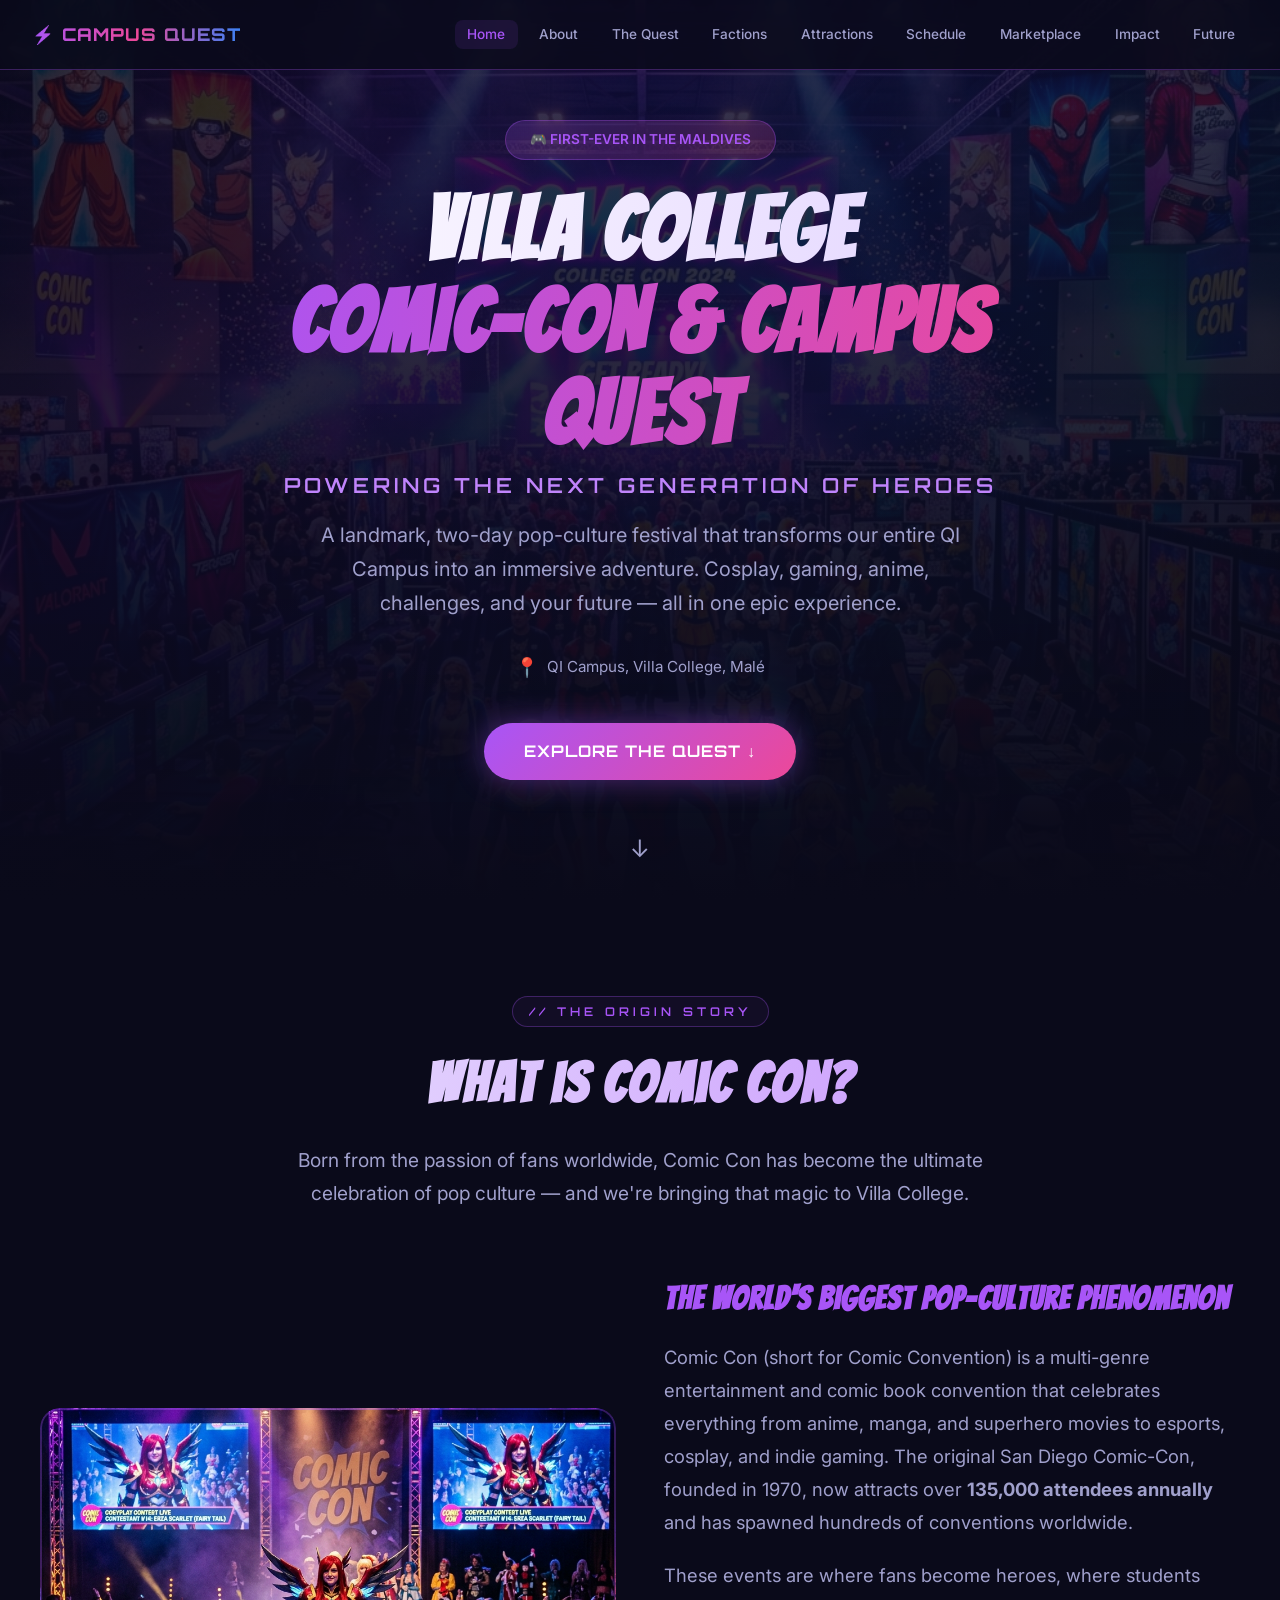
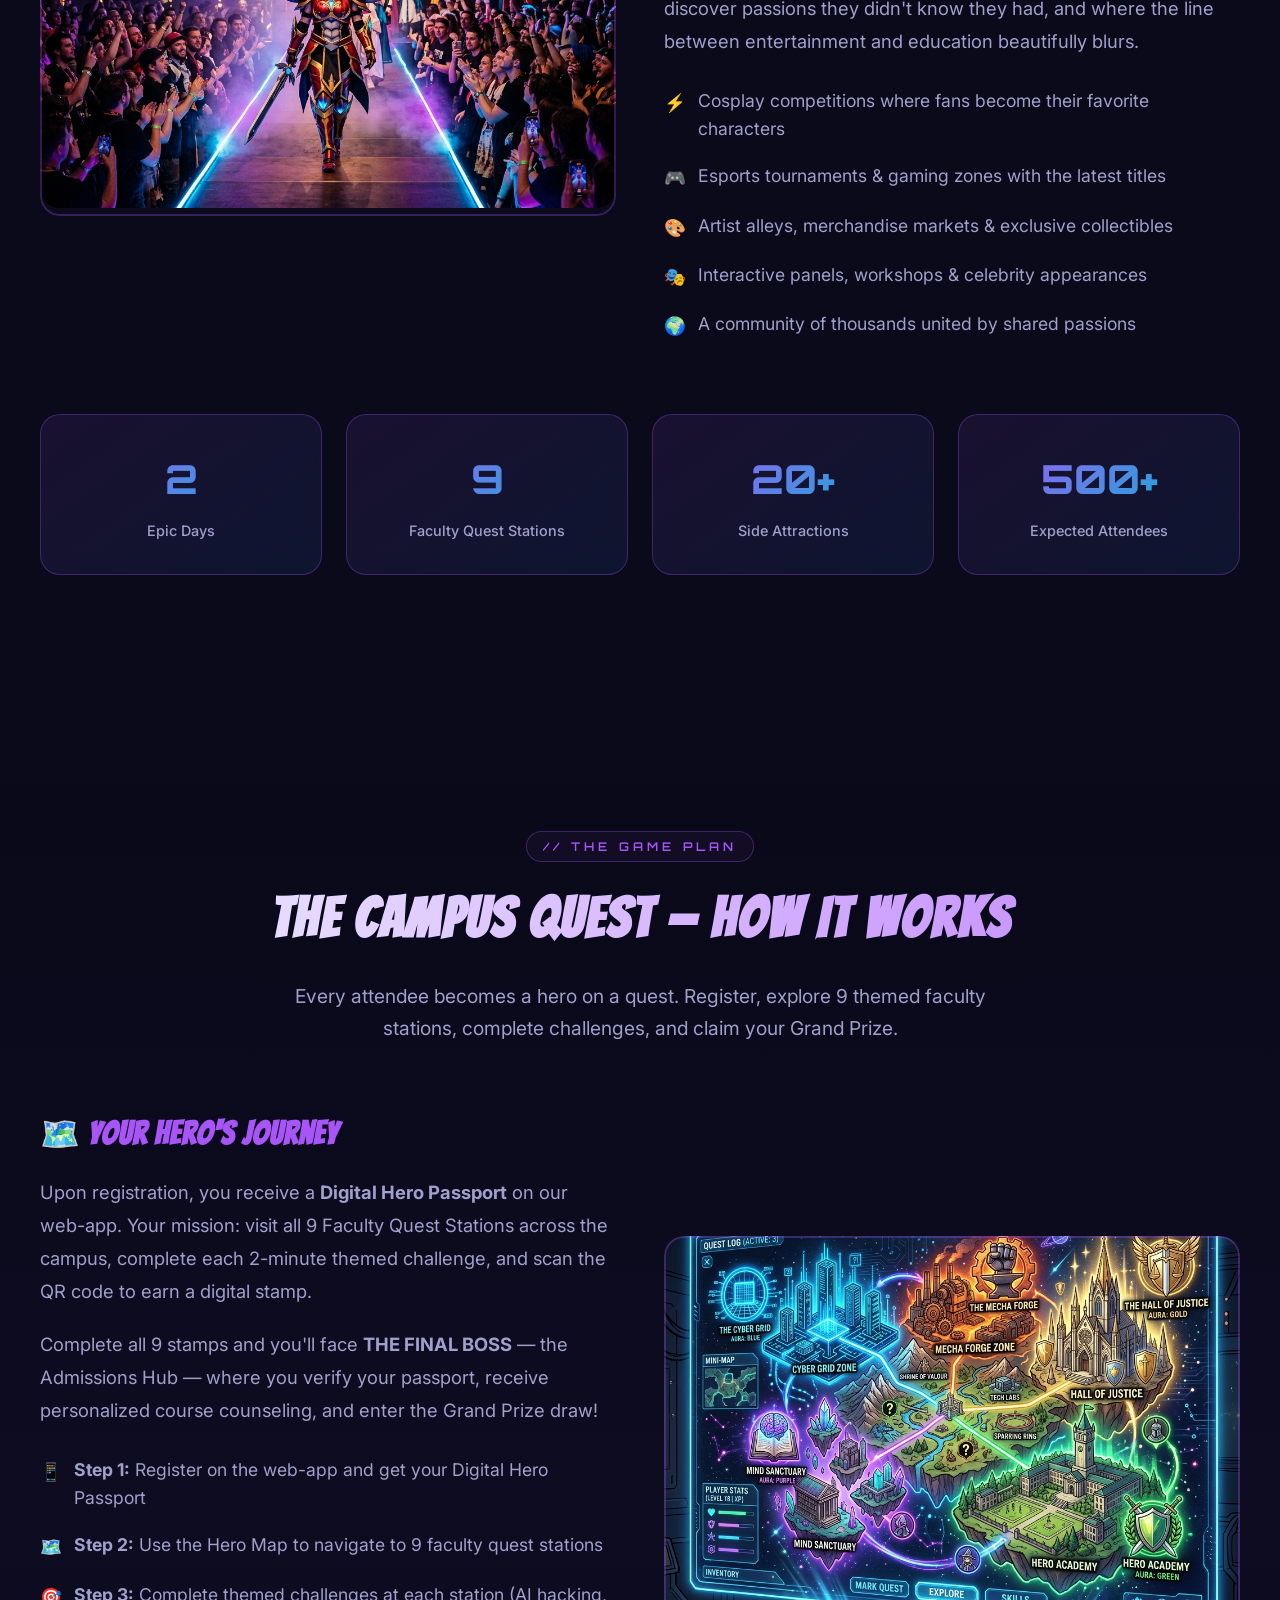
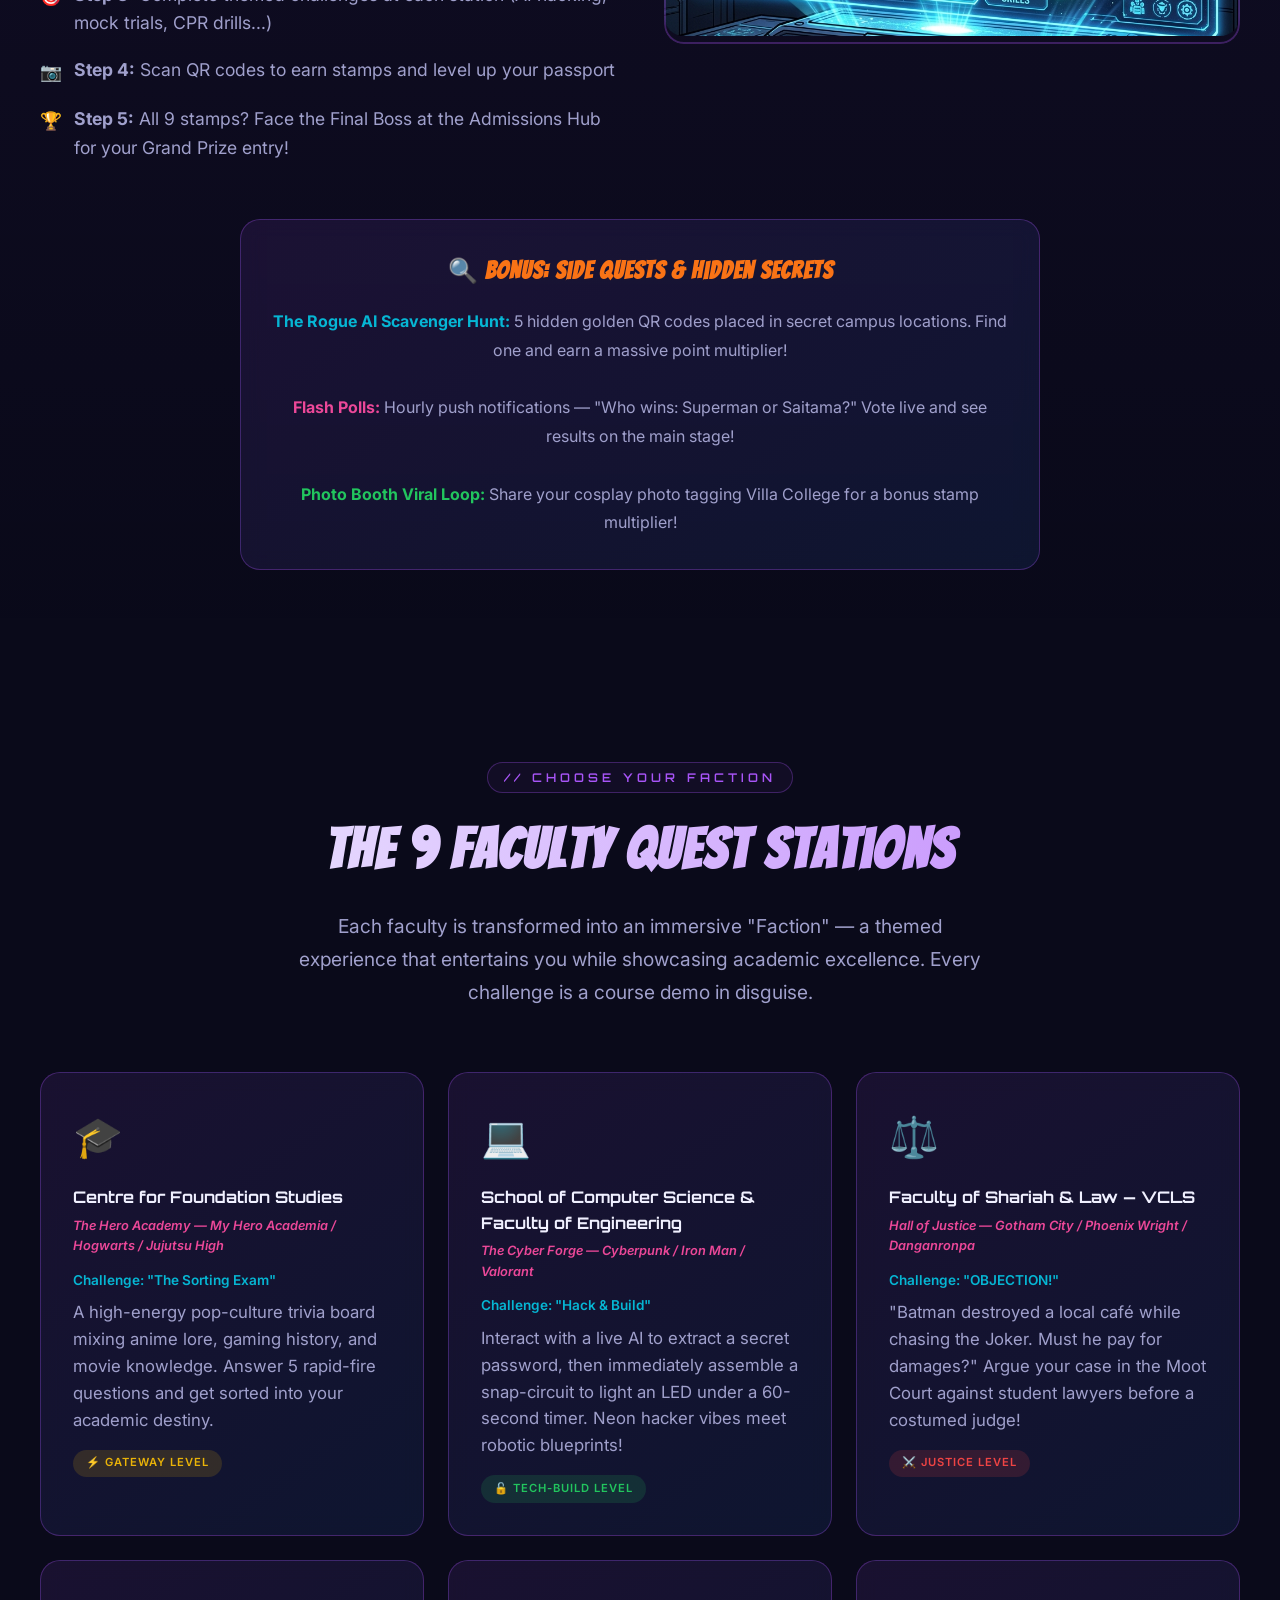
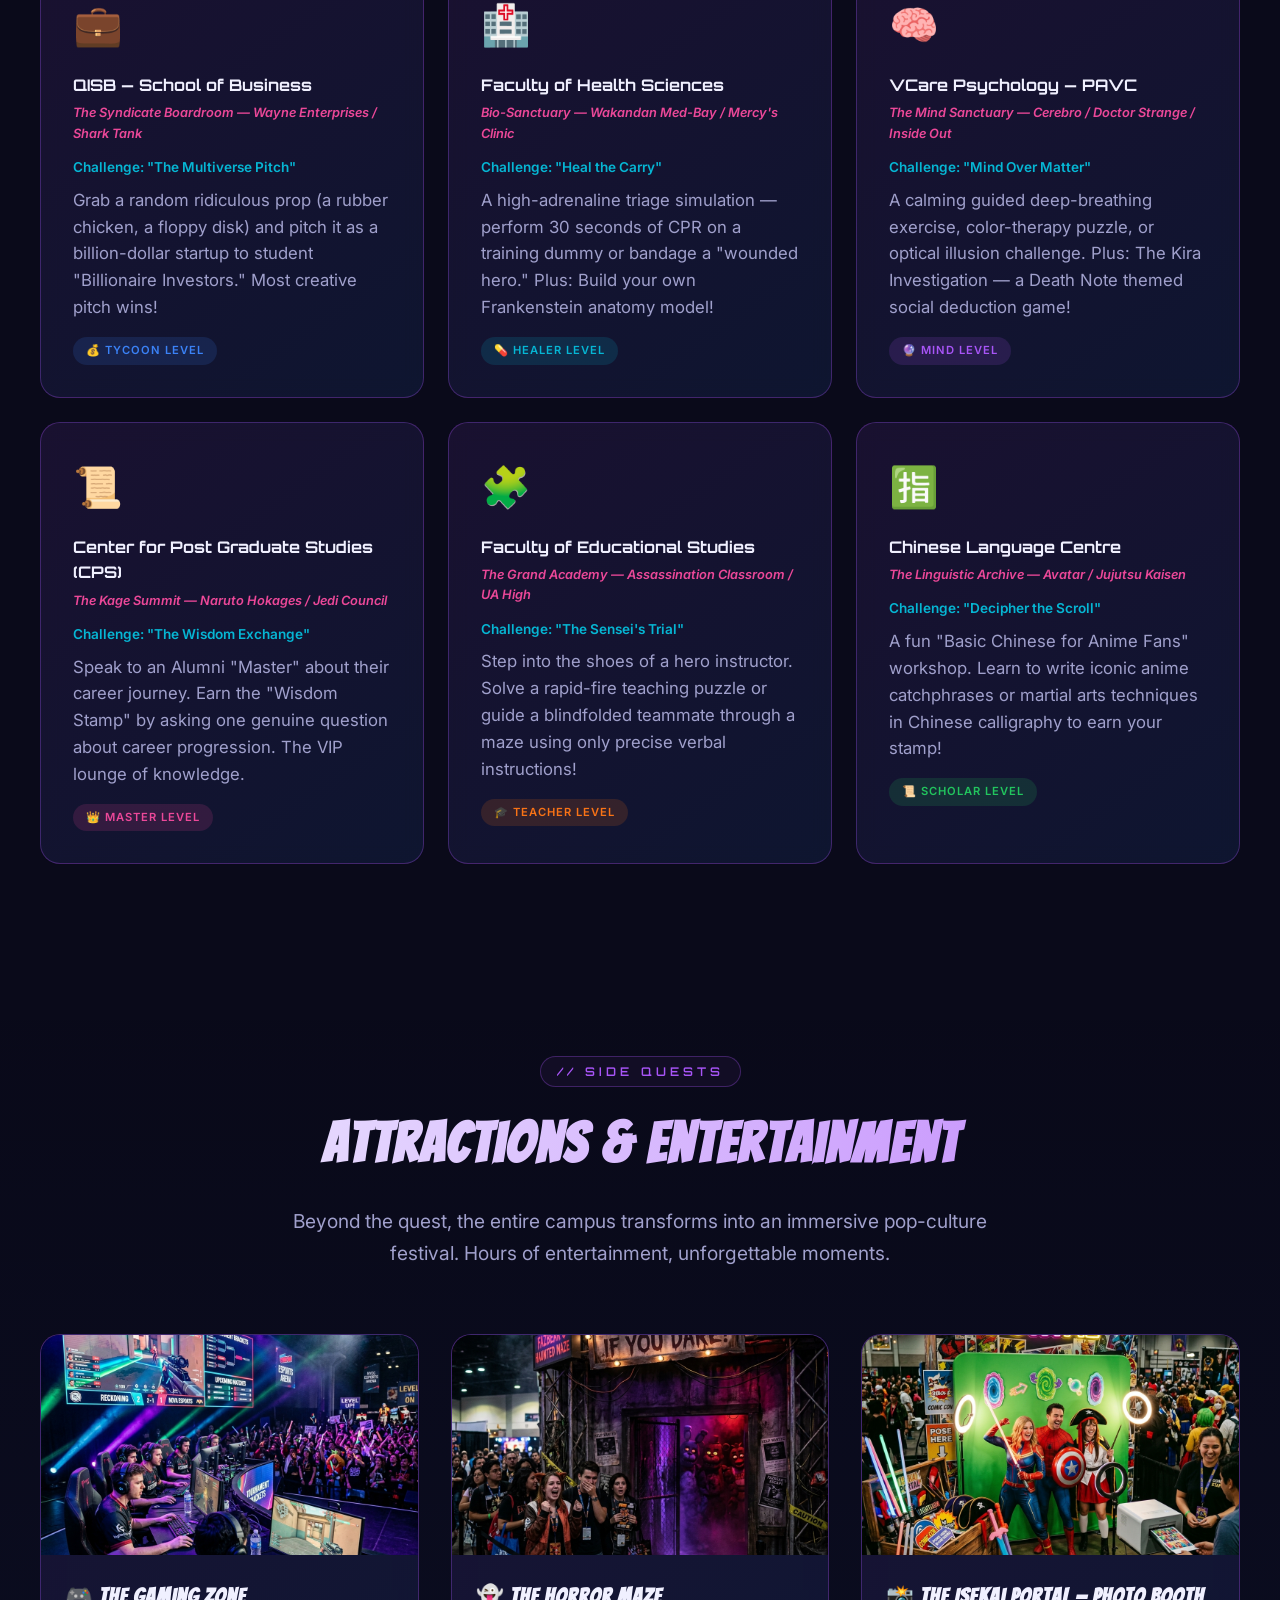
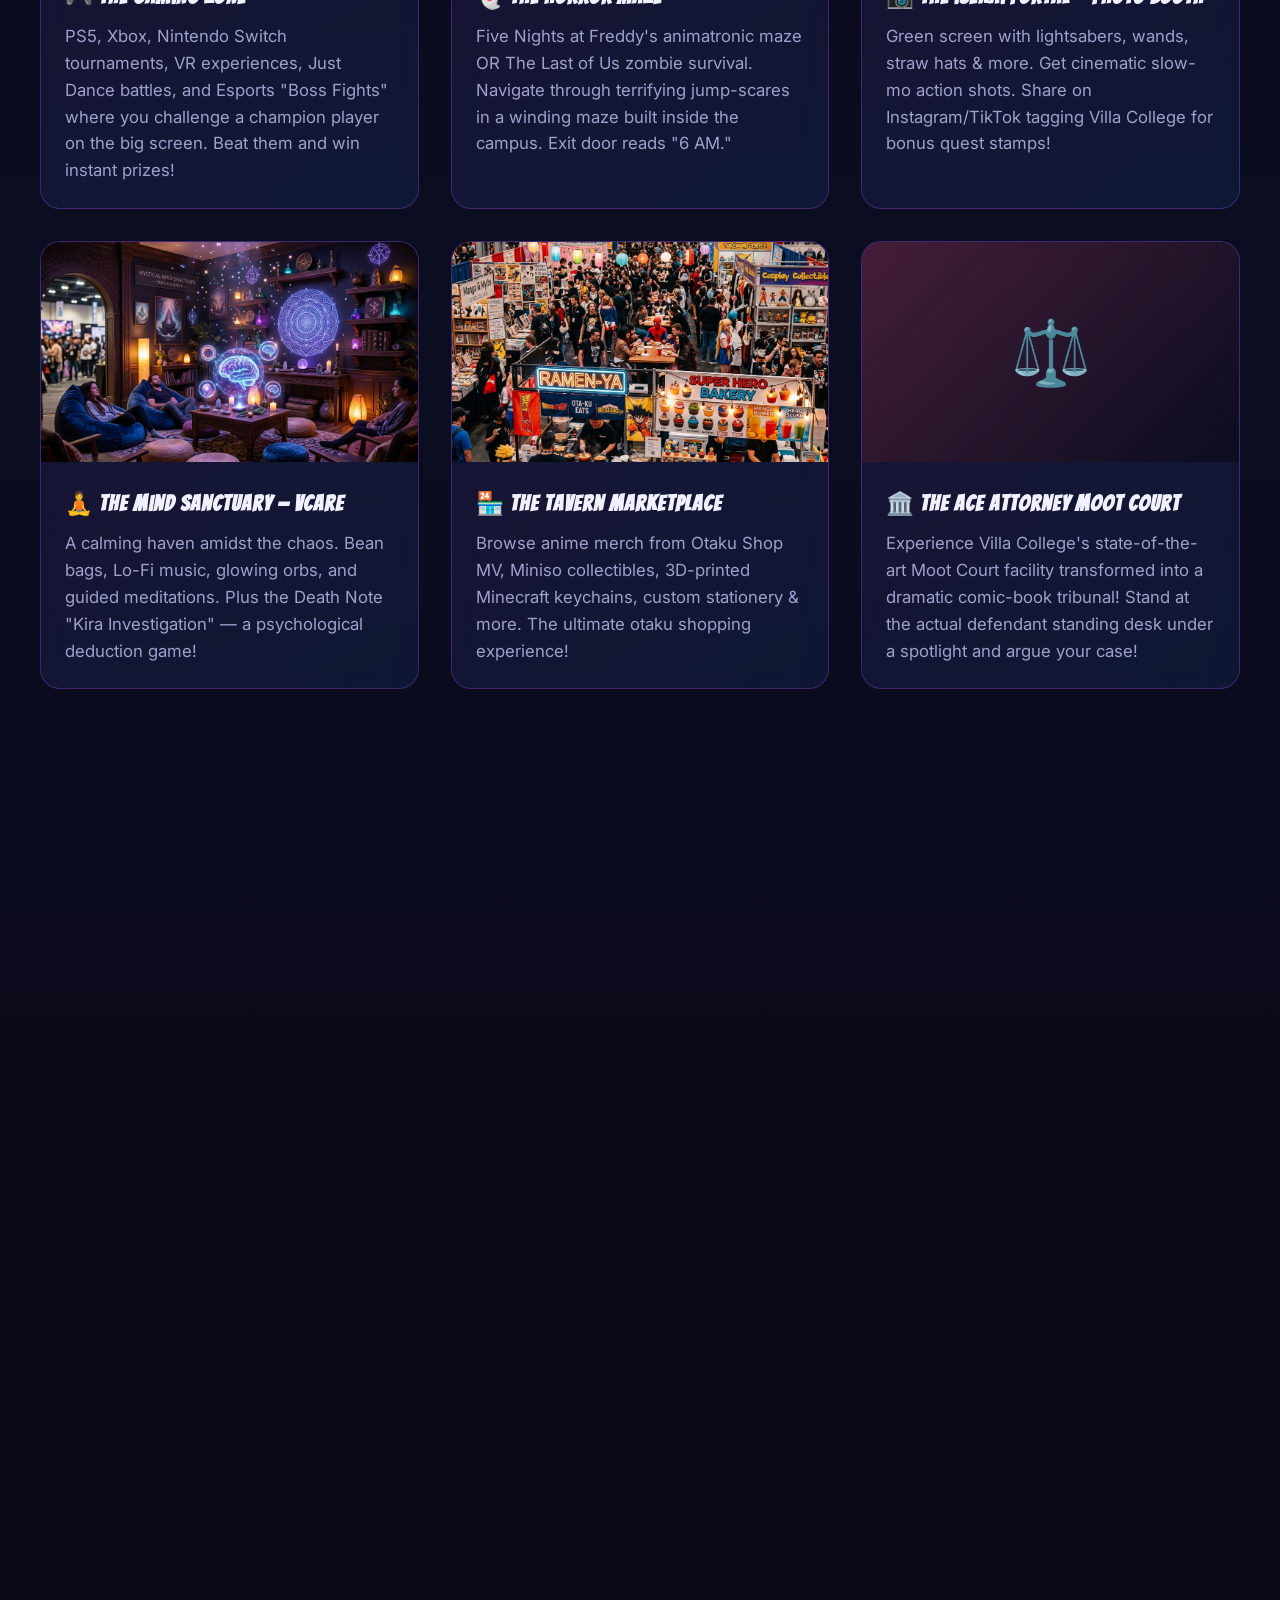
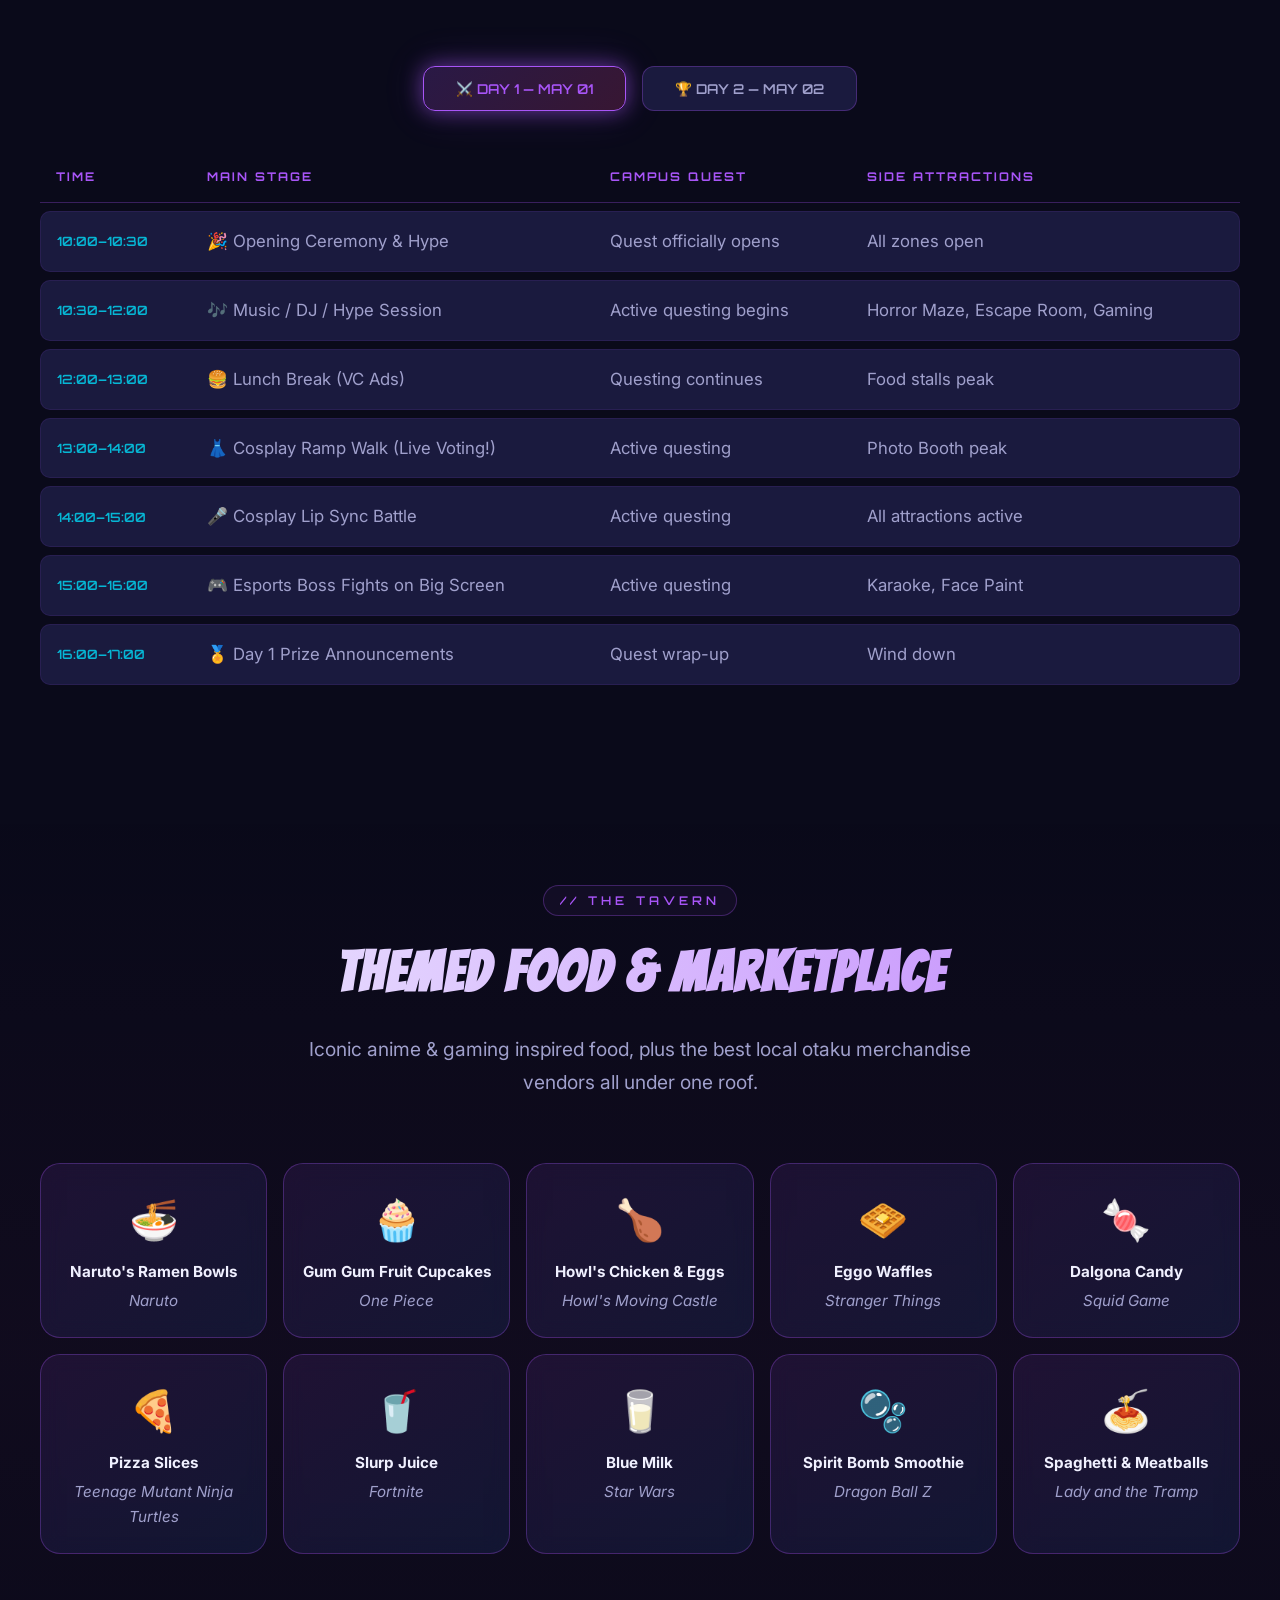
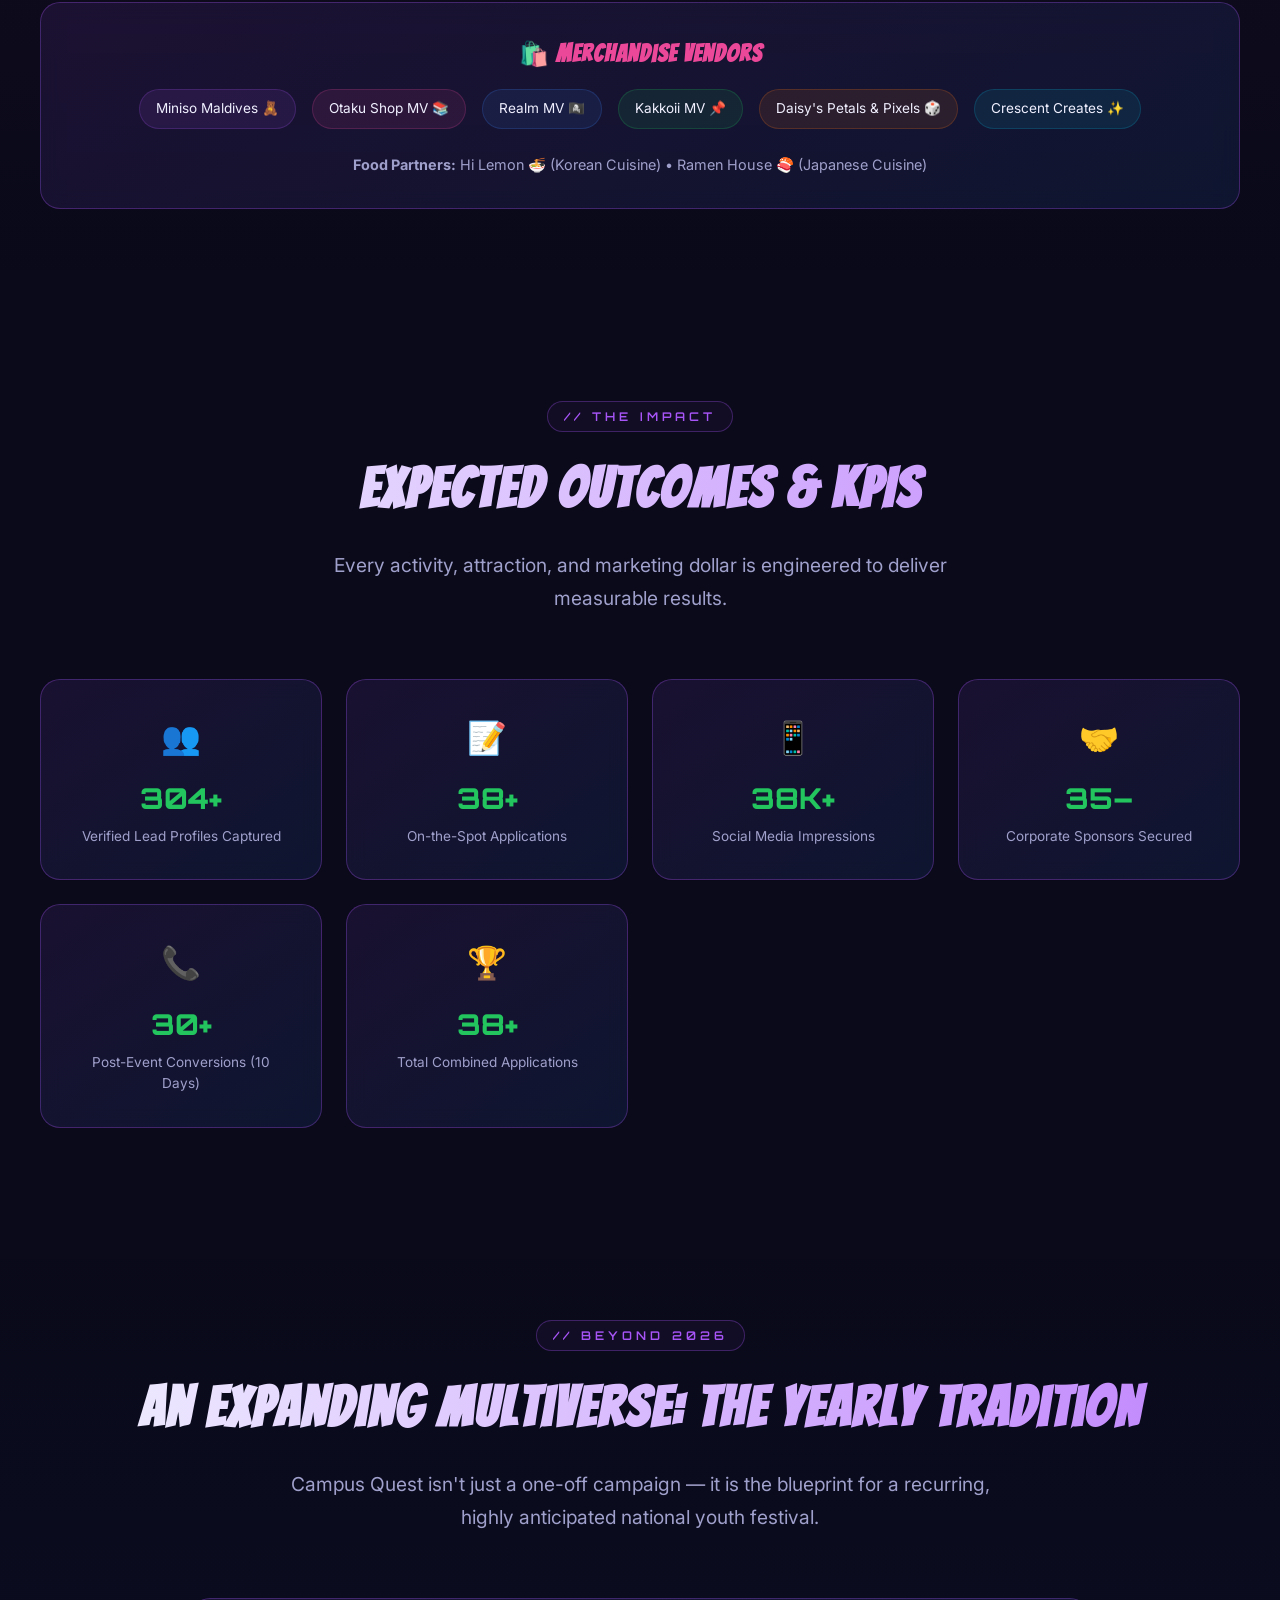
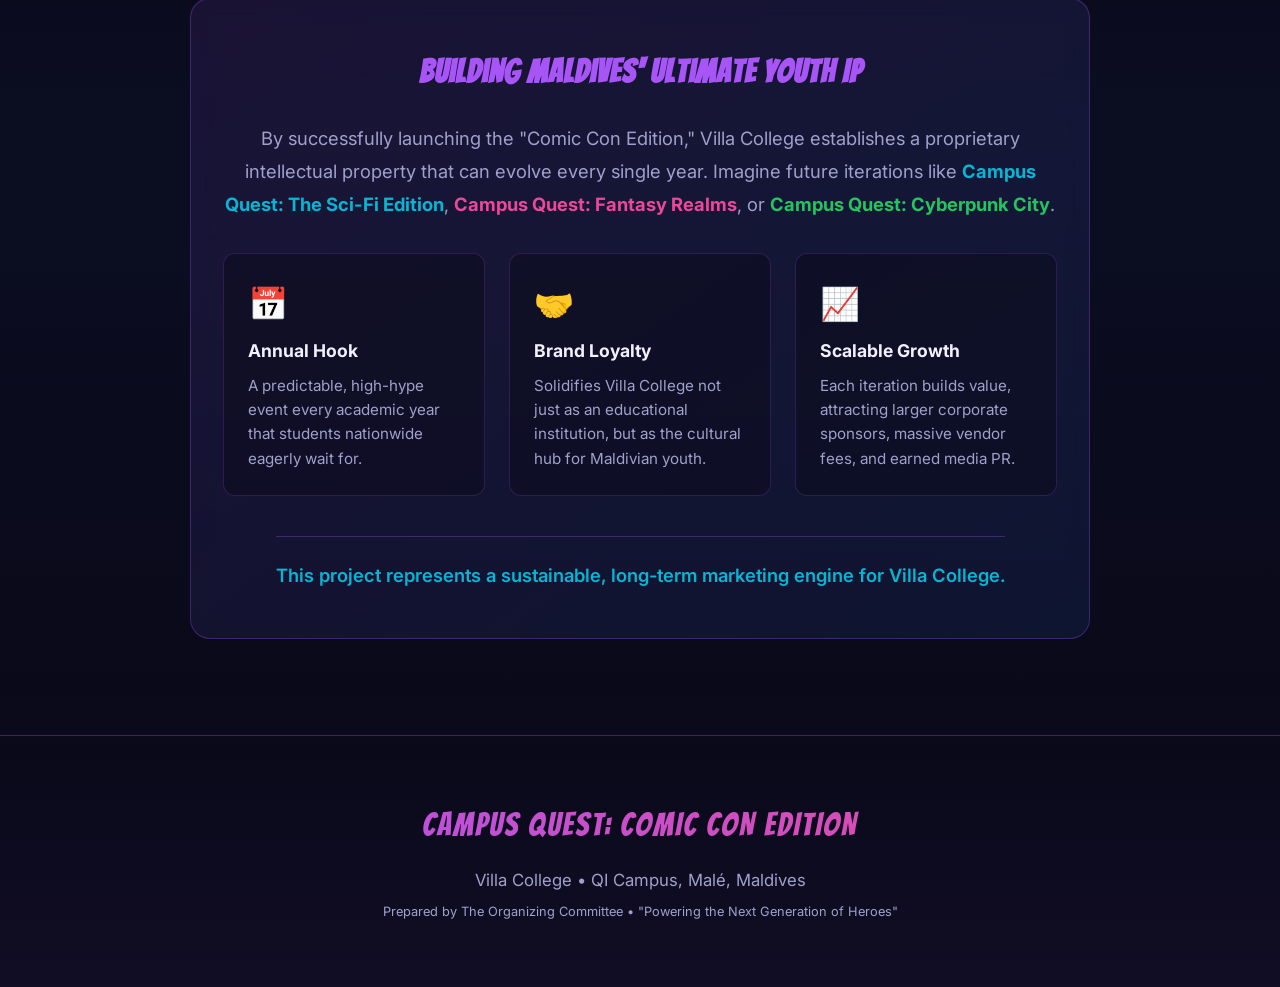
==== index.html @ f5cce90f "Initial commit" ====
<!DOCTYPE html>
<html lang="en">
<head>
    <meta charset="UTF-8">
    <meta name="viewport" content="width=device-width, initial-scale=1.0">
    <title>Campus Quest: Comic Con Edition — Villa College 2026</title>
    <meta name="description" content="Villa College presents Campus Quest: Comic Con Edition - A two-day pop-culture festival & interactive campus experience. May 01-02, 2026 at QI Campus, Malé.">
    <link rel="stylesheet" href="styles.css">
</head>
<body>

<!-- Animated Background -->
<div class="bg-particles" id="bgParticles"></div>

<!-- Navigation -->
<nav class="navbar" id="navbar">
    <div class="nav-logo">⚡ CAMPUS QUEST</div>
    <ul class="nav-links" id="navLinks">
        <li><a href="#hero" class="active">Home</a></li>
        <li><a href="#about">About</a></li>
        <li><a href="#quest">The Quest</a></li>
        <li><a href="#factions">Factions</a></li>
        <li><a href="#attractions">Attractions</a></li>
        <li><a href="#schedule">Schedule</a></li>
        <li><a href="#marketplace">Marketplace</a></li>
        <li><a href="#kpi">Impact</a></li>
        <li><a href="#future">Future</a></li>
    </ul>
    <div class="hamburger" id="hamburger" onclick="toggleMenu()">
        <span></span><span></span><span></span>
    </div>
</nav>

<!-- HERO SECTION -->
<section class="hero" id="hero">
    <div class="hero-bg">
        <img src="images/hero.png" alt="Comic Con Convention Hall" id="editableHeroImg">
    </div>
    <div class="hero-content">
        <div class="hero-badge">🎮 FIRST-EVER IN THE MALDIVES</div>
        <h1 class="hero-title">
            <span class="line1" id="editableHeroTitle1">VILLA COLLEGE</span>
            <span class="line2 glitch" data-text="COMIC-CON & CAMPUS QUEST" id="editableHeroTitle2">COMIC-CON & CAMPUS QUEST</span>
        </h1>
        <p class="hero-subtitle animate-text-1" id="editableHeroSubtitle">Powering the Next Generation of Heroes</p>
        <p class="hero-desc animate-text-2" id="editableHeroDesc">A landmark, two-day pop-culture festival that transforms our entire QI Campus into an immersive adventure. Cosplay, gaming, anime, challenges, and your future — all in one epic experience.</p>
        <div class="hero-meta animate-text-3">
            <div class="hero-meta-item"><span class="icon">📍</span> <span id="editableVenue">QI Campus, Villa College, Malé</span></div>
        </div>
        <a href="#about" class="hero-cta">EXPLORE THE QUEST ↓</a>
    </div>
    <div class="scroll-indicator">↓</div>
</section>

<!-- WHAT IS COMIC CON + EVENT -->
<section class="section" id="about">
    <div class="container">
        <div class="section-header reveal">
            <span class="section-tag">// THE ORIGIN STORY</span>
            <h2 class="section-title" id="editableAboutTitle">What is Comic Con?</h2>
            <p class="section-desc" id="editableAboutDesc">Born from the passion of fans worldwide, Comic Con has become the ultimate celebration of pop culture — and we're bringing that magic to Villa College.</p>
        </div>

        <div class="what-is-grid reveal">
            <div class="what-is-image">
                <img src="images/cosplay.png" alt="Cosplay at Comic Con" id="editableAboutImg">
            </div>
            <div class="what-is-text">
                <h3 id="editableAboutH3">The World's Biggest Pop-Culture Phenomenon</h3>
                <p id="editableAboutP1">Comic Con (short for Comic Convention) is a multi-genre entertainment and comic book convention that celebrates everything from anime, manga, and superhero movies to esports, cosplay, and indie gaming. The original San Diego Comic-Con, founded in 1970, now attracts over <strong>135,000 attendees annually</strong> and has spawned hundreds of conventions worldwide.</p>
                <p id="editableAboutP2">These events are where fans become heroes, where students discover passions they didn't know they had, and where the line between entertainment and education beautifully blurs.</p>
                <ul class="highlight-list">
                    <li><span class="icon">⚡</span> <span>Cosplay competitions where fans become their favorite characters</span></li>
                    <li><span class="icon">🎮</span> <span>Esports tournaments & gaming zones with the latest titles</span></li>
                    <li><span class="icon">🎨</span> <span>Artist alleys, merchandise markets & exclusive collectibles</span></li>
                    <li><span class="icon">🎭</span> <span>Interactive panels, workshops & celebrity appearances</span></li>
                    <li><span class="icon">🌍</span> <span>A community of thousands united by shared passions</span></li>
                </ul>
            </div>
        </div>

        <!-- Stats -->
        <div class="stats-row">
            <div class="stat-card glass-card reveal reveal-delay-1">
                <div class="stat-number" id="editableStat1">2</div>
                <div class="stat-label">Epic Days</div>
            </div>
            <div class="stat-card glass-card reveal reveal-delay-2">
                <div class="stat-number" id="editableStat2">9</div>
                <div class="stat-label">Faculty Quest Stations</div>
            </div>
            <div class="stat-card glass-card reveal reveal-delay-3">
                <div class="stat-number" id="editableStat3">20+</div>
                <div class="stat-label">Side Attractions</div>
            </div>
            <div class="stat-card glass-card reveal reveal-delay-4">
                <div class="stat-number" id="editableStat4">500+</div>
                <div class="stat-label">Expected Attendees</div>
            </div>
        </div>
    </div>
</section>

<!-- THE CAMPUS QUEST SECTION -->
<section class="section" id="quest" style="background: linear-gradient(180deg, transparent, rgba(168,85,247,0.03), transparent);">
    <div class="container">
        <div class="section-header reveal">
            <span class="section-tag">// THE GAME PLAN</span>
            <h2 class="section-title">The Campus Quest — How It Works</h2>
            <p class="section-desc">Every attendee becomes a hero on a quest. Register, explore 9 themed faculty stations, complete challenges, and claim your Grand Prize.</p>
        </div>

        <div class="what-is-grid reveal" style="margin-bottom: 3rem;">
            <div class="what-is-text">
                <h3>🗺️ Your Hero's Journey</h3>
                <p>Upon registration, you receive a <strong>Digital Hero Passport</strong> on our web-app. Your mission: visit all 9 Faculty Quest Stations across the campus, complete each 2-minute themed challenge, and scan the QR code to earn a digital stamp.</p>
                <p>Complete all 9 stamps and you'll face <strong>THE FINAL BOSS</strong> — the Admissions Hub — where you verify your passport, receive personalized course counseling, and enter the Grand Prize draw!</p>
                <ul class="highlight-list">
                    <li><span class="icon">📱</span> <span><strong>Step 1:</strong> Register on the web-app and get your Digital Hero Passport</span></li>
                    <li><span class="icon">🗺️</span> <span><strong>Step 2:</strong> Use the Hero Map to navigate to 9 faculty quest stations</span></li>
                    <li><span class="icon">🎯</span> <span><strong>Step 3:</strong> Complete themed challenges at each station (AI hacking, mock trials, CPR drills...)</span></li>
                    <li><span class="icon">📷</span> <span><strong>Step 4:</strong> Scan QR codes to earn stamps and level up your passport</span></li>
                    <li><span class="icon">🏆</span> <span><strong>Step 5:</strong> All 9 stamps? Face the Final Boss at the Admissions Hub for your Grand Prize entry!</span></li>
                </ul>
            </div>
            <div class="what-is-image">
                <img src="images/quest.png" alt="Interactive Quest Map" id="editableQuestImg">
            </div>
        </div>

        <!-- Side Quests highlight -->
        <div class="glass-card reveal" style="max-width: 800px; margin: 0 auto; text-align: center;">
            <h3 style="font-family: 'Bangers', cursive; font-size: 1.5rem; letter-spacing: 1px; margin-bottom: 1rem; color: var(--neon-orange);">🔍 BONUS: Side Quests & Hidden Secrets</h3>
            <p style="color: var(--text-secondary); line-height: 1.8;">
                <strong style="color: var(--neon-cyan);">The Rogue AI Scavenger Hunt:</strong> 5 hidden golden QR codes placed in secret campus locations. Find one and earn a massive point multiplier!<br><br>
                <strong style="color: var(--neon-pink);">Flash Polls:</strong> Hourly push notifications — "Who wins: Superman or Saitama?" Vote live and see results on the main stage!<br><br>
                <strong style="color: var(--neon-green);">Photo Booth Viral Loop:</strong> Share your cosplay photo tagging Villa College for a bonus stamp multiplier!
            </p>
        </div>
    </div>
</section>

<!-- FACTIONS (FACULTIES) -->
<section class="section" id="factions">
    <div class="container">
        <div class="section-header reveal">
            <span class="section-tag">// CHOOSE YOUR FACTION</span>
            <h2 class="section-title">The 9 Faculty Quest Stations</h2>
            <p class="section-desc">Each faculty is transformed into an immersive "Faction" — a themed experience that entertains you while showcasing academic excellence. Every challenge is a course demo in disguise.</p>
        </div>

        <div class="factions-grid">
            <!-- Faction 1 -->
            <div class="glass-card faction-card reveal reveal-delay-1">
                <span class="faction-icon">🎓</span>
                <h3>Centre for Foundation Studies</h3>
                <div class="faction-theme">The Hero Academy — My Hero Academia / Hogwarts / Jujutsu High</div>
                <div class="faction-challenge">Challenge: "The Sorting Exam"</div>
                <p>A high-energy pop-culture trivia board mixing anime lore, gaming history, and movie knowledge. Answer 5 rapid-fire questions and get sorted into your academic destiny.</p>
                <span class="faction-tag" style="background: rgba(234,179,8,0.15); color: var(--neon-yellow);">⚡ Gateway Level</span>
            </div>
            <!-- Faction 2 -->
            <div class="glass-card faction-card reveal reveal-delay-2">
                <span class="faction-icon">💻</span>
                <h3>School of Computer Science & Faculty of Engineering</h3>
                <div class="faction-theme">The Cyber Forge — Cyberpunk / Iron Man / Valorant</div>
                <div class="faction-challenge">Challenge: "Hack & Build"</div>
                <p>Interact with a live AI to extract a secret password, then immediately assemble a snap-circuit to light an LED under a 60-second timer. Neon hacker vibes meet robotic blueprints!</p>
                <span class="faction-tag" style="background: rgba(34,197,94,0.15); color: var(--neon-green);">🔓 Tech-Build Level</span>
            </div>
            <!-- Faction 4 -->
            <div class="glass-card faction-card reveal reveal-delay-1">
                <span class="faction-icon">⚖️</span>
                <h3>Faculty of Shariah & Law — VCLS</h3>
                <div class="faction-theme">Hall of Justice — Gotham City / Phoenix Wright / Danganronpa</div>
                <div class="faction-challenge">Challenge: "OBJECTION!"</div>
                <p>"Batman destroyed a local café while chasing the Joker. Must he pay for damages?" Argue your case in the Moot Court against student lawyers before a costumed judge!</p>
                <span class="faction-tag" style="background: rgba(239,68,68,0.15); color: #ef4444;">⚔️ Justice Level</span>
            </div>
            <!-- Faction 5 -->
            <div class="glass-card faction-card reveal reveal-delay-2">
                <span class="faction-icon">💼</span>
                <h3>QISB — School of Business</h3>
                <div class="faction-theme">The Syndicate Boardroom — Wayne Enterprises / Shark Tank</div>
                <div class="faction-challenge">Challenge: "The Multiverse Pitch"</div>
                <p>Grab a random ridiculous prop (a rubber chicken, a floppy disk) and pitch it as a billion-dollar startup to student "Billionaire Investors." Most creative pitch wins!</p>
                <span class="faction-tag" style="background: rgba(59,130,246,0.15); color: var(--neon-blue);">💰 Tycoon Level</span>
            </div>
            <!-- Faction 6 -->
            <div class="glass-card faction-card reveal reveal-delay-3">
                <span class="faction-icon">🏥</span>
                <h3>Faculty of Health Sciences</h3>
                <div class="faction-theme">Bio-Sanctuary — Wakandan Med-Bay / Mercy's Clinic</div>
                <div class="faction-challenge">Challenge: "Heal the Carry"</div>
                <p>A high-adrenaline triage simulation — perform 30 seconds of CPR on a training dummy or bandage a "wounded hero." Plus: Build your own Frankenstein anatomy model!</p>
                <span class="faction-tag" style="background: rgba(6,182,212,0.15); color: var(--neon-cyan);">💊 Healer Level</span>
            </div>
            <!-- Faction 7 -->
            <div class="glass-card faction-card reveal reveal-delay-1">
                <span class="faction-icon">🧠</span>
                <h3>VCare Psychology — PAVC</h3>
                <div class="faction-theme">The Mind Sanctuary — Cerebro / Doctor Strange / Inside Out</div>
                <div class="faction-challenge">Challenge: "Mind Over Matter"</div>
                <p>A calming guided deep-breathing exercise, color-therapy puzzle, or optical illusion challenge. Plus: The Kira Investigation — a Death Note themed social deduction game!</p>
                <span class="faction-tag" style="background: rgba(168,85,247,0.15); color: var(--neon-purple);">🔮 Mind Level</span>
            </div>
            <!-- Faction 7 -->
            <div class="glass-card faction-card reveal reveal-delay-2">
                <span class="faction-icon">📜</span>
                <h3>Center for Post Graduate Studies (CPS)</h3>
                <div class="faction-theme">The Kage Summit — Naruto Hokages / Jedi Council</div>
                <div class="faction-challenge">Challenge: "The Wisdom Exchange"</div>
                <p>Speak to an Alumni "Master" about their career journey. Earn the "Wisdom Stamp" by asking one genuine question about career progression. The VIP lounge of knowledge.</p>
                <span class="faction-tag" style="background: rgba(236,72,153,0.15); color: var(--neon-pink);">👑 Master Level</span>
            </div>
            <!-- Faction 8 -->
            <div class="glass-card faction-card reveal reveal-delay-1">
                <span class="faction-icon">🧩</span>
                <h3>Faculty of Educational Studies</h3>
                <div class="faction-theme">The Grand Academy — Assassination Classroom / UA High</div>
                <div class="faction-challenge">Challenge: "The Sensei's Trial"</div>
                <p>Step into the shoes of a hero instructor. Solve a rapid-fire teaching puzzle or guide a blindfolded teammate through a maze using only precise verbal instructions!</p>
                <span class="faction-tag" style="background: rgba(249,115,22,0.15); color: var(--neon-orange);">🎓 Teacher Level</span>
            </div>
            <!-- Faction 9 -->
            <div class="glass-card faction-card reveal reveal-delay-3">
                <span class="faction-icon">🈯</span>
                <h3>Chinese Language Centre</h3>
                <div class="faction-theme">The Linguistic Archive — Avatar / Jujutsu Kaisen</div>
                <div class="faction-challenge">Challenge: "Decipher the Scroll"</div>
                <p>A fun "Basic Chinese for Anime Fans" workshop. Learn to write iconic anime catchphrases or martial arts techniques in Chinese calligraphy to earn your stamp!</p>
                <span class="faction-tag" style="background: rgba(34,197,94,0.15); color: var(--neon-green);">📜 Scholar Level</span>
            </div>
        </div>
    </div>
</section>

<!-- ATTRACTIONS -->
<section class="section" id="attractions" style="background: linear-gradient(180deg, transparent, rgba(59,130,246,0.03), transparent);">
    <div class="container">
        <div class="section-header reveal">
            <span class="section-tag">// SIDE QUESTS</span>
            <h2 class="section-title">Attractions & Entertainment</h2>
            <p class="section-desc">Beyond the quest, the entire campus transforms into an immersive pop-culture festival. Hours of entertainment, unforgettable moments.</p>
        </div>

        <div class="attractions-showcase">
            <!-- Attraction 1 -->
            <div class="glass-card attraction-card reveal reveal-delay-1">
                <div class="card-image"><img src="images/gaming.png" alt="Gaming Zone" id="editableGamingImg"></div>
                <div class="card-body">
                    <h3>🎮 The Gaming Zone</h3>
                    <p>PS5, Xbox, Nintendo Switch tournaments, VR experiences, Just Dance battles, and Esports "Boss Fights" where you challenge a champion player on the big screen. Beat them and win instant prizes!</p>
                </div>
            </div>
            <!-- Attraction 2 -->
            <div class="glass-card attraction-card reveal reveal-delay-2">
                <div class="card-image"><img src="images/horror.png" alt="Horror Zone" id="editableHorrorImg"></div>
                <div class="card-body">
                    <h3>👻 The Horror Maze</h3>
                    <p>Five Nights at Freddy's animatronic maze OR The Last of Us zombie survival. Navigate through terrifying jump-scares in a winding maze built inside the campus. Exit door reads "6 AM."</p>
                </div>
            </div>
            <!-- Attraction 3 -->
            <div class="glass-card attraction-card reveal reveal-delay-3">
                <div class="card-image"><img src="images/photobooth.png" alt="Photo Booth" id="editablePhotoImg"></div>
                <div class="card-body">
                    <h3>📸 The Isekai Portal — Photo Booth</h3>
                    <p>Green screen with lightsabers, wands, straw hats & more. Get cinematic slow-mo action shots. Share on Instagram/TikTok tagging Villa College for bonus quest stamps!</p>
                </div>
            </div>
            <!-- Attraction 4 -->
            <div class="glass-card attraction-card reveal reveal-delay-1">
                <div class="card-image"><img src="images/sanctuary.png" alt="VCare Mind Sanctuary" id="editableSanctuaryImg"></div>
                <div class="card-body">
                    <h3>🧘 The Mind Sanctuary — VCare</h3>
                    <p>A calming haven amidst the chaos. Bean bags, Lo-Fi music, glowing orbs, and guided meditations. Plus the Death Note "Kira Investigation" — a psychological deduction game!</p>
                </div>
            </div>
            <!-- Attraction 5 -->
            <div class="glass-card attraction-card reveal reveal-delay-2">
                <div class="card-image"><img src="images/marketplace.png" alt="Marketplace" id="editableMarketImg"></div>
                <div class="card-body">
                    <h3>🏪 The Tavern Marketplace</h3>
                    <p>Browse anime merch from Otaku Shop MV, Miniso collectibles, 3D-printed Minecraft keychains, custom stationery & more. The ultimate otaku shopping experience!</p>
                </div>
            </div>
            <!-- Attraction 6: Moot Court -->
            <div class="glass-card attraction-card reveal reveal-delay-3">
                <div class="card-image"><div style="width:100%;height:100%;background:linear-gradient(135deg, rgba(239,68,68,0.2), rgba(10,10,26,0.8));display:flex;align-items:center;justify-content:center;font-size:4rem;">⚖️</div></div>
                <div class="card-body">
                    <h3>🏛️ The Ace Attorney Moot Court</h3>
                    <p>Experience Villa College's state-of-the-art Moot Court facility transformed into a dramatic comic-book tribunal! Stand at the actual defendant standing desk under a spotlight and argue your case!</p>
                </div>
            </div>
            <!-- Attraction 7: Library -->
            <div class="glass-card attraction-card reveal reveal-delay-1">
                <div class="card-image"><div style="width:100%;height:100%;background:linear-gradient(135deg, rgba(59,130,246,0.2), rgba(10,10,26,0.8));display:flex;align-items:center;justify-content:center;font-size:4rem;">📚</div></div>
                <div class="card-body">
                    <h3>📖 The Grand Library & Archives</h3>
                    <p>Explore the vast Villa College Library for the Rogue AI Scavenger Hunt. Find hidden golden QR codes tucked behind bookshelves for massive point multipliers, or relax in the manga reading zone!</p>
                </div>
            </div>
            <!-- Attraction 8 - More attractions card -->
            <div class="glass-card attraction-card reveal reveal-delay-2" style="display: flex; align-items: center; justify-content: center; min-height: 350px;">
                <div class="card-body" style="text-align: center;">
                    <h3 style="font-size: 1.8rem; margin-bottom: 1.5rem;">🎪 And So Much More!</h3>
                    <div style="text-align: left; columns: 2; column-gap: 2rem;">
                        <p style="margin-bottom: 0.5rem;">🔎 Scooby Doo Murder Mystery</p>
                        <p style="margin-bottom: 0.5rem;">🦑 Squid Game Escape Room</p>
                        <p style="margin-bottom: 0.5rem;">⚗️ Hogwarts Potions Lab</p>
                        <p style="margin-bottom: 0.5rem;">🎤 Anime Karaoke</p>
                        <p style="margin-bottom: 0.5rem;">🎨 Artist Alley</p>
                        <p style="margin-bottom: 0.5rem;">🐱 Cat Petting Center</p>
                        <p style="margin-bottom: 0.5rem;">🎭 Face Painting</p>
                        <p style="margin-bottom: 0.5rem;">🔫 RE Target Practice</p>
                        <p style="margin-bottom: 0.5rem;">🗡️ One Piece Treasure Hunt</p>
                        <p style="margin-bottom: 0.5rem;">😤 Rage Room</p>
                        <p style="margin-bottom: 0.5rem;">🎙️ Voice Acting Booth</p>
                        <p style="margin-bottom: 0.5rem;">😂 Meme Wall</p>
                    </div>
                </div>
            </div>
        </div>
    </div>
</section>

<!-- SCHEDULE -->
<section class="section" id="schedule">
    <div class="container">
        <div class="section-header reveal">
            <span class="section-tag">// THE BATTLE PLAN</span>
            <h2 class="section-title">2-Day Event Schedule</h2>
            <p class="section-desc">Two action-packed days of non-stop entertainment, challenges, and experiences.</p>
        </div>

        <div class="schedule-tabs reveal">
            <button class="schedule-tab active" onclick="switchDay(1)">⚔️ DAY 1 — MAY 01</button>
            <button class="schedule-tab" onclick="switchDay(2)">🏆 DAY 2 — MAY 02</button>
        </div>

        <div class="reveal">
            <!-- Day 1 -->
            <div class="schedule-panel active" id="day1">
                <table class="schedule-table">
                    <thead><tr><th>Time</th><th>Main Stage</th><th>Campus Quest</th><th>Side Attractions</th></tr></thead>
                    <tbody>
                        <tr><td>10:00–10:30</td><td>🎉 Opening Ceremony & Hype</td><td>Quest officially opens</td><td>All zones open</td></tr>
                        <tr><td>10:30–12:00</td><td>🎶 Music / DJ / Hype Session</td><td>Active questing begins</td><td>Horror Maze, Escape Room, Gaming</td></tr>
                        <tr><td>12:00–13:00</td><td>🍔 Lunch Break (VC Ads)</td><td>Questing continues</td><td>Food stalls peak</td></tr>
                        <tr><td>13:00–14:00</td><td>👗 Cosplay Ramp Walk (Live Voting!)</td><td>Active questing</td><td>Photo Booth peak</td></tr>
                        <tr><td>14:00–15:00</td><td>🎤 Cosplay Lip Sync Battle</td><td>Active questing</td><td>All attractions active</td></tr>
                        <tr><td>15:00–16:00</td><td>🎮 Esports Boss Fights on Big Screen</td><td>Active questing</td><td>Karaoke, Face Paint</td></tr>
                        <tr><td>16:00–17:00</td><td>🏅 Day 1 Prize Announcements</td><td>Quest wrap-up</td><td>Wind down</td></tr>
                    </tbody>
                </table>
            </div>
            <!-- Day 2 -->
            <div class="schedule-panel" id="day2">
                <table class="schedule-table">
                    <thead><tr><th>Time</th><th>Main Stage</th><th>Campus Quest</th><th>Side Attractions</th></tr></thead>
                    <tbody>
                        <tr><td>10:00–10:30</td><td>🚀 Day 2 Launch & Recap</td><td>Quest reopens</td><td>All zones reopen</td></tr>
                        <tr><td>10:30–12:00</td><td>🎵 "Name That Tune" Anime Edition</td><td>Active questing</td><td>All attractions active</td></tr>
                        <tr><td>12:00–13:00</td><td>📹 Day 1 Highlight Reel</td><td>Questing continues</td><td>Food & Merch browsing</td></tr>
                        <tr><td>13:00–14:00</td><td>🎸 Live Band "The Bards" Session</td><td>Active questing</td><td>Photo Booth, Mafia Game</td></tr>
                        <tr><td>14:00–15:00</td><td>🎮 Esports Grand Finals</td><td>Final quest rush</td><td>Last chance for stamps</td></tr>
                        <tr><td>15:00–15:30</td><td>🏆 GRAND PRIZE DRAW!</td><td>Admissions Hub final push</td><td>Winding down</td></tr>
                        <tr><td>15:30–16:00</td><td>🎓 Closing Ceremony & May Intake CTA</td><td>Quest closes</td><td>Teardown begins</td></tr>
                    </tbody>
                </table>
            </div>
        </div>
    </div>
</section>

<!-- MARKETPLACE & FOOD -->
<section class="section" id="marketplace" style="background: linear-gradient(180deg, transparent, rgba(236,72,153,0.03), transparent);">
    <div class="container">
        <div class="section-header reveal">
            <span class="section-tag">// THE TAVERN</span>
            <h2 class="section-title">Themed Food & Marketplace</h2>
            <p class="section-desc">Iconic anime & gaming inspired food, plus the best local otaku merchandise vendors all under one roof.</p>
        </div>

        <div class="food-grid reveal">
            <div class="glass-card food-item"><span class="food-emoji">🍜</span><h4>Naruto's Ramen Bowls</h4><p>Naruto</p></div>
            <div class="glass-card food-item"><span class="food-emoji">🧁</span><h4>Gum Gum Fruit Cupcakes</h4><p>One Piece</p></div>
            <div class="glass-card food-item"><span class="food-emoji">🍗</span><h4>Howl's Chicken & Eggs</h4><p>Howl's Moving Castle</p></div>
            <div class="glass-card food-item"><span class="food-emoji">🧇</span><h4>Eggo Waffles</h4><p>Stranger Things</p></div>
            <div class="glass-card food-item"><span class="food-emoji">🍬</span><h4>Dalgona Candy</h4><p>Squid Game</p></div>
            <div class="glass-card food-item"><span class="food-emoji">🍕</span><h4>Pizza Slices</h4><p>Teenage Mutant Ninja Turtles</p></div>
            <div class="glass-card food-item"><span class="food-emoji">🥤</span><h4>Slurp Juice</h4><p>Fortnite</p></div>
            <div class="glass-card food-item"><span class="food-emoji">🥛</span><h4>Blue Milk</h4><p>Star Wars</p></div>
            <div class="glass-card food-item"><span class="food-emoji">🫧</span><h4>Spirit Bomb Smoothie</h4><p>Dragon Ball Z</p></div>
            <div class="glass-card food-item"><span class="food-emoji">🍝</span><h4>Spaghetti & Meatballs</h4><p>Lady and the Tramp</p></div>
        </div>

        <div class="glass-card reveal" style="margin-top: 3rem; text-align: center;">
            <h3 style="font-family: 'Bangers', cursive; font-size: 1.5rem; letter-spacing: 1px; margin-bottom: 1rem; color: var(--neon-pink);">🛍️ Merchandise Vendors</h3>
            <div style="display: flex; flex-wrap: wrap; justify-content: center; gap: 1rem;">
                <span style="padding: 0.5rem 1rem; background: rgba(168,85,247,0.1); border: 1px solid rgba(168,85,247,0.2); border-radius: 50px; font-size: 0.85rem;">Miniso Maldives 🧸</span>
                <span style="padding: 0.5rem 1rem; background: rgba(236,72,153,0.1); border: 1px solid rgba(236,72,153,0.2); border-radius: 50px; font-size: 0.85rem;">Otaku Shop MV 📚</span>
                <span style="padding: 0.5rem 1rem; background: rgba(59,130,246,0.1); border: 1px solid rgba(59,130,246,0.2); border-radius: 50px; font-size: 0.85rem;">Realm MV 🏴‍☠️</span>
                <span style="padding: 0.5rem 1rem; background: rgba(34,197,94,0.1); border: 1px solid rgba(34,197,94,0.2); border-radius: 50px; font-size: 0.85rem;">Kakkoii MV 📌</span>
                <span style="padding: 0.5rem 1rem; background: rgba(249,115,22,0.1); border: 1px solid rgba(249,115,22,0.2); border-radius: 50px; font-size: 0.85rem;">Daisy's Petals & Pixels 🎲</span>
                <span style="padding: 0.5rem 1rem; background: rgba(6,182,212,0.1); border: 1px solid rgba(6,182,212,0.2); border-radius: 50px; font-size: 0.85rem;">Crescent Creates ✨</span>
            </div>
            <p style="margin-top: 1.5rem; color: var(--text-secondary); font-size: 0.9rem;"><strong>Food Partners:</strong> Hi Lemon 🍜 (Korean Cuisine) &bull; Ramen House 🍣 (Japanese Cuisine)</p>
        </div>
    </div>
</section>

<!-- KPI / IMPACT -->
<section class="section" id="kpi">
    <div class="container">
        <div class="section-header reveal">
            <span class="section-tag">// THE IMPACT</span>
            <h2 class="section-title">Expected Outcomes & KPIs</h2>
            <p class="section-desc">Every activity, attraction, and marketing dollar is engineered to deliver measurable results.</p>
        </div>

        <div class="kpi-grid reveal">
            <div class="glass-card kpi-card"><span class="kpi-icon">👥</span><div class="kpi-value">500+</div><div class="kpi-label">Verified Lead Profiles Captured</div></div>
            <div class="glass-card kpi-card"><span class="kpi-icon">📝</span><div class="kpi-value">50+</div><div class="kpi-label">On-the-Spot Applications</div></div>
            <div class="glass-card kpi-card"><span class="kpi-icon">📱</span><div class="kpi-value">100K+</div><div class="kpi-label">Social Media Impressions</div></div>
            <div class="glass-card kpi-card"><span class="kpi-icon">🤝</span><div class="kpi-value">3–5</div><div class="kpi-label">Corporate Sponsors Secured</div></div>
            <div class="glass-card kpi-card"><span class="kpi-icon">📞</span><div class="kpi-value">30+</div><div class="kpi-label">Post-Event Conversions (10 Days)</div></div>
            <div class="glass-card kpi-card"><span class="kpi-icon">🏆</span><div class="kpi-value">80+</div><div class="kpi-label">Total Combined Applications</div></div>
        </div>
    </div>
</section>

<!-- THE FUTURE -->
<section class="section" id="future" style="background: linear-gradient(180deg, transparent, rgba(59,130,246,0.03), transparent);">
    <div class="container">
        <div class="section-header reveal">
            <span class="section-tag">// BEYOND 2026</span>
            <h2 class="section-title">An Expanding Multiverse: The Yearly Tradition</h2>
            <p class="section-desc">Campus Quest isn't just a one-off campaign — it is the blueprint for a recurring, highly anticipated national youth festival.</p>
        </div>

        <div class="glass-card reveal" style="text-align: center; max-width: 900px; margin: 0 auto; padding: 3rem 2rem;">
            <h3 style="font-family: 'Bangers', cursive; font-size: 2rem; color: var(--neon-purple); margin-bottom: 1.5rem; letter-spacing: 1px;">Building Maldives' Ultimate Youth IP</h3>
            <p style="color: var(--text-secondary); font-size: 1.15rem; line-height: 1.8; margin-bottom: 2rem;">
                By successfully launching the "Comic Con Edition," Villa College establishes a proprietary intellectual property that can evolve every single year. Imagine future iterations like <strong style="color:var(--neon-cyan);">Campus Quest: The Sci-Fi Edition</strong>, <strong style="color:var(--neon-pink);">Campus Quest: Fantasy Realms</strong>, or <strong style="color:var(--neon-green);">Campus Quest: Cyberpunk City</strong>.
            </p>
            <div style="display: grid; grid-template-columns: repeat(auto-fit, minmax(200px, 1fr)); gap: 1.5rem; text-align: left;">
                <div style="background: rgba(10,10,26,0.5); padding: 1.5rem; border-radius: 12px; border: 1px solid rgba(168,85,247,0.2);">
                    <div style="font-size: 2rem; margin-bottom: 0.5rem;">📅</div>
                    <h4 style="color: var(--text-primary); margin-bottom: 0.5rem; font-size: 1.1rem;">Annual Hook</h4>
                    <p style="color: var(--text-secondary); font-size: 0.95rem;">A predictable, high-hype event every academic year that students nationwide eagerly wait for.</p>
                </div>
                <div style="background: rgba(10,10,26,0.5); padding: 1.5rem; border-radius: 12px; border: 1px solid rgba(168,85,247,0.2);">
                    <div style="font-size: 2rem; margin-bottom: 0.5rem;">🤝</div>
                    <h4 style="color: var(--text-primary); margin-bottom: 0.5rem; font-size: 1.1rem;">Brand Loyalty</h4>
                    <p style="color: var(--text-secondary); font-size: 0.95rem;">Solidifies Villa College not just as an educational institution, but as the cultural hub for Maldivian youth.</p>
                </div>
                <div style="background: rgba(10,10,26,0.5); padding: 1.5rem; border-radius: 12px; border: 1px solid rgba(168,85,247,0.2);">
                    <div style="font-size: 2rem; margin-bottom: 0.5rem;">📈</div>
                    <h4 style="color: var(--text-primary); margin-bottom: 0.5rem; font-size: 1.1rem;">Scalable Growth</h4>
                    <p style="color: var(--text-secondary); font-size: 0.95rem;">Each iteration builds value, attracting larger corporate sponsors, massive vendor fees, and earned media PR.</p>
                </div>
            </div>
            <p style="color: var(--neon-cyan); font-weight: 600; font-size: 1.15rem; margin-top: 2.5rem; display: inline-block; padding-top: 1.5rem; border-top: 1px solid var(--glass-border);">
                This project represents a sustainable, long-term marketing engine for Villa College.
            </p>
        </div>
    </div>
</section>

<!-- FOOTER -->
<footer class="footer">
    <div class="footer-logo">CAMPUS QUEST: COMIC CON EDITION</div>
    <p>Villa College &bull; QI Campus, Malé, Maldives</p>
    <p style="margin-top: 0.5rem; font-size: 0.8rem; color: var(--text-secondary);">Prepared by The Organizing Committee &bull; "Powering the Next Generation of Heroes"</p>
</footer>

<script>
// ===== FORCE SCROLL TO TOP ON REFRESH =====
if ('scrollRestoration' in history) {
    history.scrollRestoration = 'manual';
}
// Disable smooth scroll temporarily so instant jump works
document.documentElement.style.scrollBehavior = 'auto';
window.scrollTo(0, 0);

// Remove the hash from URL if it exists
if (window.location.hash) {
    history.replaceState('', document.title, window.location.pathname);
}

// Force a second jump just to be safe, then restore smooth scrolling
window.onload = function() {
    window.scrollTo(0, 0);
    setTimeout(() => {
        document.documentElement.style.scrollBehavior = 'smooth';
    }, 100);
};

// ===== PARTICLES =====
(function createParticles() {
    const bg = document.getElementById('bgParticles');
    const colors = ['#a855f7','#3b82f6','#ec4899','#22c55e','#06b6d4'];
    for (let i = 0; i < 40; i++) {
        const p = document.createElement('div');
        p.className = 'particle';
        const size = Math.random() * 4 + 1;
        p.style.cssText = `
            width:${size}px;height:${size}px;
            left:${Math.random()*100}%;
            background:${colors[Math.floor(Math.random()*colors.length)]};
            animation-duration:${Math.random()*15+10}s;
            animation-delay:${Math.random()*15}s;
        `;
        bg.appendChild(p);
    }
})();

// ===== MOUSE TRACKING =====
document.addEventListener('mousemove', e => {
    document.getElementById('bgParticles').style.setProperty('--mx', e.clientX + 'px');
    document.getElementById('bgParticles').style.setProperty('--my', e.clientY + 'px');
});

// ===== NAVBAR =====
window.addEventListener('scroll', () => {
    document.getElementById('navbar').classList.toggle('scrolled', window.scrollY > 50);
    // Active link
    const sections = document.querySelectorAll('.section, .hero');
    let current = '';
    sections.forEach(s => {
        if (window.scrollY >= s.offsetTop - 200) current = s.id;
    });
    document.querySelectorAll('.nav-links a').forEach(a => {
        a.classList.toggle('active', a.getAttribute('href') === '#' + current);
    });
});

function toggleMenu() {
    document.getElementById('navLinks').classList.toggle('open');
}

// ===== SCROLL REVEAL =====
const observer = new IntersectionObserver(entries => {
    entries.forEach(e => { if (e.isIntersecting) e.target.classList.add('visible'); });
}, { threshold: 0.1, rootMargin: '0px 0px -50px 0px' });
document.querySelectorAll('.reveal').forEach(el => observer.observe(el));

// ===== SCHEDULE TABS =====
function switchDay(day) {
    document.querySelectorAll('.schedule-tab').forEach((t, i) => t.classList.toggle('active', i === day - 1));
    document.querySelectorAll('.schedule-panel').forEach((p, i) => p.classList.toggle('active', i === day - 1));
}

// ===== ANIMATED COUNTERS =====
const counterObserver = new IntersectionObserver(entries => {
    entries.forEach(e => {
        if (e.isIntersecting && !e.target.dataset.counted) {
            e.target.dataset.counted = 'true';
            const text = e.target.textContent;
            const num = parseInt(text.replace(/[^0-9]/g, ''));
            const suffix = text.replace(/[0-9]/g, '');
            if (isNaN(num)) return;
            let current = 0;
            const step = Math.max(1, Math.floor(num / 60));
            const timer = setInterval(() => {
                current += step;
                if (current >= num) { current = num; clearInterval(timer); }
                e.target.textContent = current + suffix;
            }, 20);
        }
    });
}, { threshold: 0.5 });
document.querySelectorAll('.stat-number, .kpi-value').forEach(el => counterObserver.observe(el));

// ===== SMOOTH SCROLL FOR NAV =====
document.querySelectorAll('.nav-links a').forEach(a => {
    a.addEventListener('click', e => {
        document.getElementById('navLinks').classList.remove('open');
    });
});
</script>

</body>
</html>
---- styles.css ----
@import url('https://fonts.googleapis.com/css2?family=Orbitron:wght@400;500;600;700;800;900&family=Inter:wght@300;400;500;600;700&family=Bangers&display=swap');

:root {
  --neon-purple: #a855f7;
  --neon-blue: #3b82f6;
  --neon-pink: #ec4899;
  --neon-green: #22c55e;
  --neon-cyan: #06b6d4;
  --neon-orange: #f97316;
  --neon-yellow: #eab308;
  --dark-bg: #0a0a1a;
  --dark-surface: #111127;
  --dark-card: #1a1a3e;
  --dark-card-hover: #222255;
  --glass-bg: rgba(17, 17, 39, 0.7);
  --glass-border: rgba(168, 85, 247, 0.3);
  --text-primary: #f0f0ff;
  --text-secondary: #a0a0cc;
  --text-accent: #c084fc;
  --glow-purple: 0 0 20px rgba(168, 85, 247, 0.5), 0 0 40px rgba(168, 85, 247, 0.2);
  --glow-blue: 0 0 20px rgba(59, 130, 246, 0.5), 0 0 40px rgba(59, 130, 246, 0.2);
  --glow-pink: 0 0 20px rgba(236, 72, 153, 0.5);
  --gradient-hero: linear-gradient(135deg, #0a0a1a 0%, #1a0a3e 30%, #0a1a3e 70%, #0a0a1a 100%);
  --gradient-card: linear-gradient(145deg, rgba(168,85,247,0.1), rgba(59,130,246,0.1));
}

*, *::before, *::after { margin: 0; padding: 0; box-sizing: border-box; }

html { scroll-behavior: smooth; scroll-padding-top: 80px; }

body {
  font-family: 'Inter', sans-serif;
  background: var(--dark-bg);
  color: var(--text-primary);
  overflow-x: hidden;
  line-height: 1.6;
}

/* ===== ANIMATED BACKGROUND ===== */
.bg-particles {
  position: fixed; inset: 0;
  z-index: 0; pointer-events: none;
  background: var(--gradient-hero);
}
.bg-particles::before {
  content: '';
  position: absolute; inset: 0;
  background: radial-gradient(600px circle at var(--mx, 50%) var(--my, 50%), rgba(168,85,247,0.08), transparent 60%);
}

.particle {
  position: fixed;
  border-radius: 50%;
  pointer-events: none;
  animation: float-particle linear infinite;
  opacity: 0;
}
@keyframes float-particle {
  0% { transform: translateY(100vh) scale(0); opacity: 0; }
  10% { opacity: 1; }
  90% { opacity: 1; }
  100% { transform: translateY(-10vh) scale(1); opacity: 0; }
}

/* ===== NAVBAR ===== */
.navbar {
  position: fixed; top: 0; left: 0; right: 0;
  z-index: 1000;
  padding: 0 2rem;
  height: 70px;
  display: flex; align-items: center; justify-content: space-between;
  background: rgba(10, 10, 26, 0.85);
  backdrop-filter: blur(20px);
  border-bottom: 1px solid var(--glass-border);
  transition: all 0.3s ease;
}
.navbar.scrolled { background: rgba(10, 10, 26, 0.95); box-shadow: var(--glow-purple); }
.nav-logo {
  font-family: 'Orbitron', sans-serif;
  font-weight: 800; font-size: 1.1rem;
  background: linear-gradient(90deg, var(--neon-purple), var(--neon-pink), var(--neon-blue));
  -webkit-background-clip: text; -webkit-text-fill-color: transparent;
  background-clip: text;
  letter-spacing: 1px;
}
.nav-links { display: flex; gap: 0.5rem; list-style: none; flex-wrap: wrap; }
.nav-links a {
  color: var(--text-secondary);
  text-decoration: none;
  font-size: 0.85rem;
  font-weight: 500;
  padding: 0.4rem 0.8rem;
  border-radius: 8px;
  transition: all 0.3s ease;
  position: relative;
}
.nav-links a:hover, .nav-links a.active {
  color: var(--neon-purple);
  background: rgba(168, 85, 247, 0.1);
}
.hamburger {
  display: none; cursor: pointer;
  flex-direction: column; gap: 5px;
}
.hamburger span {
  width: 25px; height: 2px;
  background: var(--text-primary);
  transition: all 0.3s ease;
}

/* ===== HERO SECTION ===== */
.hero {
  position: relative;
  min-height: 100vh;
  display: flex; align-items: center; justify-content: center;
  text-align: center;
  padding: 2rem;
  overflow: hidden;
}
.hero-bg {
  position: absolute; inset: 0;
  z-index: 0;
}
.hero-bg img {
  width: 100%; height: 100%;
  object-fit: cover;
  opacity: 0.3;
  filter: saturate(1.3);
}
.hero-bg::after {
  content: '';
  position: absolute; inset: 0;
  background: linear-gradient(180deg, rgba(10,10,26,0.4) 0%, rgba(10,10,26,0.7) 50%, var(--dark-bg) 100%);
}
.hero-content {
  position: relative; z-index: 2;
  max-width: 900px;
}
.hero-badge {
  display: inline-flex; align-items: center; gap: 8px;
  background: linear-gradient(135deg, rgba(168,85,247,0.2), rgba(236,72,153,0.2));
  border: 1px solid var(--glass-border);
  border-radius: 50px;
  padding: 0.5rem 1.5rem;
  font-size: 0.85rem;
  color: var(--neon-purple);
  font-weight: 600;
  margin-bottom: 1.5rem;
  animation: pulse-glow 2s ease-in-out infinite;
}
@keyframes pulse-glow {
  0%, 100% { box-shadow: 0 0 10px rgba(168,85,247,0.3); }
  50% { box-shadow: 0 0 25px rgba(168,85,247,0.6); }
}
.hero-title {
  font-family: 'Bangers', cursive;
  font-size: clamp(2.5rem, 7vw, 5.5rem);
  line-height: 1.05;
  letter-spacing: 3px;
  margin-bottom: 0.5rem;
  animation: slideUpFade 1s cubic-bezier(0.16, 1, 0.3, 1) forwards;
}
.hero-title .line1 {
  display: block;
  background: linear-gradient(90deg, #fff, #e0d0ff);
  -webkit-background-clip: text; -webkit-text-fill-color: transparent; background-clip: text;
}
.hero-title .line2 {
  display: block;
  background: linear-gradient(90deg, var(--neon-purple), var(--neon-pink), var(--neon-orange));
  -webkit-background-clip: text; -webkit-text-fill-color: transparent; background-clip: text;
  animation: gradient-shift 4s ease infinite;
  background-size: 200% 200%;
}
@keyframes gradient-shift {
  0% { background-position: 0% 50%; }
  50% { background-position: 100% 50%; }
  100% { background-position: 0% 50%; }
}
.hero-subtitle {
  font-family: 'Orbitron', sans-serif;
  font-size: clamp(0.9rem, 2vw, 1.3rem);
  color: var(--text-accent);
  margin-bottom: 1rem;
  font-weight: 600;
  letter-spacing: 4px;
  text-transform: uppercase;
}
.hero-desc {
  font-size: 1.25rem;
  color: var(--text-secondary);
  max-width: 650px;
  margin: 0 auto 2rem;
  line-height: 1.7;
}
.hero-meta {
  display: flex; gap: 2rem; justify-content: center; flex-wrap: wrap;
  margin-bottom: 2.5rem;
}
.hero-meta-item {
  display: flex; align-items: center; gap: 8px;
  font-size: 0.95rem;
  color: var(--text-secondary);
}
.hero-meta-item .icon {
  font-size: 1.2rem;
}
.hero-cta {
  display: inline-flex; align-items: center; gap: 10px;
  padding: 1rem 2.5rem;
  background: linear-gradient(135deg, var(--neon-purple), var(--neon-pink));
  color: #fff;
  font-family: 'Orbitron', sans-serif;
  font-weight: 700;
  font-size: 1rem;
  border: none; border-radius: 50px;
  cursor: pointer;
  text-decoration: none;
  transition: all 0.3s ease;
  box-shadow: 0 0 30px rgba(168,85,247,0.4);
  letter-spacing: 1px;
}
.hero-cta:hover {
  transform: translateY(-3px) scale(1.03);
  box-shadow: 0 0 50px rgba(168,85,247,0.7);
}
.scroll-indicator {
  position: absolute;
  bottom: 2rem; left: 50%;
  transform: translateX(-50%);
  animation: bounce 2s infinite;
  color: var(--text-secondary);
  font-size: 1.5rem;
  z-index: 2;
}
@keyframes bounce {
  0%, 100% { transform: translateX(-50%) translateY(0); }
  50% { transform: translateX(-50%) translateY(10px); }
}

/* ===== SECTIONS ===== */
.section {
  position: relative;
  z-index: 1;
  padding: 6rem 2rem;
}
.section-header {
  text-align: center;
  margin-bottom: 4rem;
}
.section-tag {
  display: inline-block;
  font-family: 'Orbitron', sans-serif;
  font-size: 0.75rem;
  font-weight: 600;
  letter-spacing: 4px;
  text-transform: uppercase;
  color: var(--neon-purple);
  margin-bottom: 0.75rem;
  padding: 0.3rem 1rem;
  border: 1px solid rgba(168,85,247,0.3);
  border-radius: 50px;
  background: rgba(168,85,247,0.05);
}
.section-title {
  font-family: 'Bangers', cursive;
  font-size: clamp(2rem, 5vw, 3.5rem);
  letter-spacing: 2px;
  margin-bottom: 1rem;
  background: linear-gradient(90deg, var(--text-primary), var(--text-accent));
  -webkit-background-clip: text; -webkit-text-fill-color: transparent; background-clip: text;
}
.section-desc {
  color: var(--text-secondary);
  max-width: 700px;
  margin: 0 auto;
  font-size: 1.2rem;
  line-height: 1.7;
}
.container { max-width: 1200px; margin: 0 auto; }

/* ===== GLASS CARDS ===== */
.glass-card {
  background: var(--gradient-card);
  backdrop-filter: blur(10px);
  border: 1px solid var(--glass-border);
  border-radius: 20px;
  padding: 2rem;
  transition: all 0.4s ease;
  position: relative;
  overflow: hidden;
}
.glass-card::before {
  content: '';
  position: absolute; top: 0; left: 0; right: 0;
  height: 2px;
  background: linear-gradient(90deg, transparent, var(--neon-purple), var(--neon-pink), transparent);
  opacity: 0;
  transition: opacity 0.4s ease;
}
.glass-card:hover {
  border-color: rgba(168,85,247,0.5);
  transform: translateY(-5px);
  box-shadow: 0 10px 40px rgba(168,85,247,0.15);
}
.glass-card:hover::before { opacity: 1; }

/* ===== WHAT IS SECTION ===== */
.what-is-grid {
  display: grid;
  grid-template-columns: 1fr 1fr;
  gap: 3rem;
  align-items: center;
}
.what-is-image { border-radius: 20px; overflow: hidden; position: relative; }
.what-is-image img { width: 100%; height: 400px; object-fit: cover; border-radius: 20px; transition: transform 0.5s ease; }
.what-is-image:hover img { transform: scale(1.05); }
.what-is-image::after {
  content: '';
  position: absolute; inset: 0;
  border-radius: 20px;
  border: 2px solid var(--glass-border);
  pointer-events: none;
}
.what-is-text h3 {
  font-family: 'Bangers', cursive;
  font-size: 2rem;
  letter-spacing: 1px;
  margin-bottom: 1rem;
  color: var(--neon-purple);
}
.what-is-text p { color: var(--text-secondary); margin-bottom: 1.2rem; line-height: 1.8; font-size: 1.15rem; }
.highlight-list { list-style: none; }
.highlight-list li {
  display: flex; align-items: flex-start; gap: 12px;
  padding: 0.6rem 0;
  color: var(--text-secondary);
  font-size: 1.1rem;
}
.highlight-list li .icon { color: var(--neon-green); font-size: 1.1rem; flex-shrink: 0; margin-top: 2px; }

/* ===== STATS ROW ===== */
.stats-row {
  display: grid;
  grid-template-columns: repeat(auto-fit, minmax(200px, 1fr));
  gap: 1.5rem;
  margin: 4rem 0;
}
.stat-card {
  text-align: center;
  padding: 2rem 1.5rem;
}
.stat-number {
  font-family: 'Orbitron', sans-serif;
  font-size: 2.5rem;
  font-weight: 800;
  background: linear-gradient(135deg, var(--neon-purple), var(--neon-cyan));
  -webkit-background-clip: text; -webkit-text-fill-color: transparent; background-clip: text;
  margin-bottom: 0.5rem;
}
.stat-label {
  font-size: 0.9rem;
  color: var(--text-secondary);
  font-weight: 500;
}

/* ===== FACTIONS GRID ===== */
.factions-grid {
  display: grid;
  grid-template-columns: repeat(auto-fit, minmax(340px, 1fr));
  gap: 1.5rem;
}
.faction-card {
  position: relative;
  cursor: pointer;
}
.faction-card .faction-icon {
  font-size: 2.5rem;
  margin-bottom: 1rem;
  display: block;
}
.faction-card h3 {
  font-family: 'Orbitron', sans-serif;
  font-size: 1rem;
  font-weight: 700;
  margin-bottom: 0.3rem;
  color: var(--text-primary);
}
.faction-card .faction-theme {
  font-size: 0.8rem;
  color: var(--neon-pink);
  font-weight: 600;
  margin-bottom: 0.8rem;
  font-style: italic;
}
.faction-card .faction-challenge {
  font-size: 0.85rem;
  color: var(--neon-cyan);
  font-weight: 600;
  margin-bottom: 0.5rem;
}
.faction-card p { color: var(--text-secondary); font-size: 1.05rem; line-height: 1.6; }
.faction-card .faction-tag {
  display: inline-block;
  margin-top: 1rem;
  padding: 0.3rem 0.8rem;
  border-radius: 50px;
  font-size: 0.7rem;
  font-weight: 600;
  text-transform: uppercase;
  letter-spacing: 1px;
}

/* ===== ATTRACTIONS ===== */
.attractions-showcase { display: grid; grid-template-columns: repeat(auto-fit, minmax(300px, 1fr)); gap: 2rem; }
.attraction-card { overflow: hidden; padding: 0; }
.attraction-card .card-image { width: 100%; height: 220px; overflow: hidden; }
.attraction-card .card-image img { width: 100%; height: 100%; object-fit: cover; transition: transform 0.5s ease; }
.attraction-card:hover .card-image img { transform: scale(1.1); }
.attraction-card .card-body { padding: 1.5rem; }
.attraction-card h3 { font-family: 'Bangers', cursive; font-size: 1.4rem; letter-spacing: 1px; margin-bottom: 0.5rem; color: var(--text-primary); }
.attraction-card p { color: var(--text-secondary); font-size: 1.05rem; line-height: 1.6; }

/* ===== TIMELINE ===== */
.timeline { position: relative; max-width: 800px; margin: 0 auto; }
.timeline::before {
  content: '';
  position: absolute;
  left: 50%; top: 0; bottom: 0;
  width: 2px;
  background: linear-gradient(180deg, var(--neon-purple), var(--neon-blue), var(--neon-pink));
  transform: translateX(-50%);
}
.timeline-item {
  display: flex;
  justify-content: flex-end;
  padding: 0 0 3rem;
  position: relative;
  width: 50%;
}
.timeline-item:nth-child(odd) { align-self: flex-start; }
.timeline-item:nth-child(even) { align-self: flex-end; margin-left: 50%; }
.timeline-item:nth-child(even) .timeline-content { text-align: left; }
.timeline-dot {
  position: absolute;
  width: 16px; height: 16px;
  background: var(--neon-purple);
  border-radius: 50%;
  border: 3px solid var(--dark-bg);
  box-shadow: var(--glow-purple);
  z-index: 2;
}
.timeline-item:nth-child(odd) .timeline-dot { right: -8px; }
.timeline-item:nth-child(even) .timeline-dot { left: -8px; }
.timeline-content { padding: 0 2rem; }
.timeline-content .date {
  font-family: 'Orbitron', sans-serif;
  font-size: 0.75rem;
  color: var(--neon-purple);
  font-weight: 700;
  letter-spacing: 2px;
  margin-bottom: 0.5rem;
}
.timeline-content h4 { font-size: 1.1rem; margin-bottom: 0.3rem; }
.timeline-content p { color: var(--text-secondary); font-size: 1rem; line-height: 1.6; }

/* ===== SCHEDULE TABLE ===== */
.schedule-tabs {
  display: flex; gap: 1rem; justify-content: center;
  margin-bottom: 2rem;
}
.schedule-tab {
  padding: 0.8rem 2rem;
  background: var(--dark-card);
  border: 1px solid var(--glass-border);
  border-radius: 12px;
  color: var(--text-secondary);
  font-family: 'Orbitron', sans-serif;
  font-weight: 600;
  font-size: 0.85rem;
  cursor: pointer;
  transition: all 0.3s ease;
}
.schedule-tab.active, .schedule-tab:hover {
  background: linear-gradient(135deg, rgba(168,85,247,0.2), rgba(236,72,153,0.2));
  border-color: var(--neon-purple);
  color: var(--neon-purple);
  box-shadow: var(--glow-purple);
}
.schedule-table {
  width: 100%;
  border-collapse: separate;
  border-spacing: 0 8px;
}
.schedule-table thead th {
  font-family: 'Orbitron', sans-serif;
  font-size: 0.75rem;
  color: var(--neon-purple);
  letter-spacing: 2px;
  text-transform: uppercase;
  padding: 1rem;
  text-align: left;
  border-bottom: 1px solid var(--glass-border);
}
.schedule-table tbody tr {
  background: var(--dark-card);
  transition: all 0.3s ease;
}
.schedule-table tbody tr:hover {
  background: var(--dark-card-hover);
  transform: scale(1.01);
}
.schedule-table tbody td {
  padding: 1rem;
  font-size: 1.05rem;
  color: var(--text-secondary);
  border-top: 1px solid rgba(168,85,247,0.1);
  border-bottom: 1px solid rgba(168,85,247,0.1);
}
.schedule-table tbody td:first-child {
  border-left: 1px solid rgba(168,85,247,0.1);
  border-radius: 10px 0 0 10px;
  font-family: 'Orbitron', sans-serif;
  font-size: 0.8rem;
  color: var(--neon-cyan);
  font-weight: 600;
}
.schedule-table tbody td:last-child {
  border-right: 1px solid rgba(168,85,247,0.1);
  border-radius: 0 10px 10px 0;
}
.schedule-panel { display: none; }
.schedule-panel.active { display: block; }

/* ===== FOOD GRID ===== */
.food-grid { display: grid; grid-template-columns: repeat(auto-fit, minmax(220px, 1fr)); gap: 1rem; }
.food-item {
  text-align: center;
  padding: 1.5rem 1rem;
}
.food-item .food-emoji { font-size: 2.5rem; margin-bottom: 0.5rem; display: block; }
.food-item h4 { font-size: 0.95rem; margin-bottom: 0.3rem; }
.food-item p { font-size: 0.95rem; color: var(--text-secondary); font-style: italic; }

/* ===== KPI GRID ===== */
.kpi-grid { display: grid; grid-template-columns: repeat(auto-fit, minmax(250px, 1fr)); gap: 1.5rem; }
.kpi-card { text-align: center; }
.kpi-card .kpi-icon { font-size: 2rem; margin-bottom: 0.75rem; display: block; }
.kpi-card .kpi-value {
  font-family: 'Orbitron', sans-serif;
  font-size: 1.8rem;
  font-weight: 800;
  color: var(--neon-green);
  margin-bottom: 0.3rem;
}
.kpi-card .kpi-label { font-size: 0.85rem; color: var(--text-secondary); }

/* ===== FOOTER ===== */
.footer {
  position: relative; z-index: 1;
  text-align: center;
  padding: 4rem 2rem;
  border-top: 1px solid var(--glass-border);
  background: linear-gradient(180deg, transparent, rgba(168,85,247,0.05));
}
.footer-logo {
  font-family: 'Bangers', cursive;
  font-size: 2rem;
  letter-spacing: 2px;
  background: linear-gradient(90deg, var(--neon-purple), var(--neon-pink));
  -webkit-background-clip: text; -webkit-text-fill-color: transparent; background-clip: text;
  margin-bottom: 1rem;
}
.footer p { color: var(--text-secondary); font-size: 1.05rem; }

/* ===== ANIMATIONS ===== */
.reveal {
  opacity: 0;
  transform: translateY(40px);
  transition: opacity 0.8s ease, transform 0.8s ease;
}
.reveal.visible {
  opacity: 1;
  transform: translateY(0);
}
.reveal-delay-1 { transition-delay: 0.1s; }
.reveal-delay-2 { transition-delay: 0.2s; }
.reveal-delay-3 { transition-delay: 0.3s; }
.reveal-delay-4 { transition-delay: 0.4s; }

/* ===== HERO TEXT ANIMATIONS ===== */
@keyframes slideUpFade {
  0% { opacity: 0; transform: translateY(30px); }
  100% { opacity: 1; transform: translateY(0); }
}
.animate-text-1 {
  opacity: 0;
  animation: slideUpFade 1s cubic-bezier(0.16, 1, 0.3, 1) 0.3s forwards;
}
.animate-text-2 {
  opacity: 0;
  animation: slideUpFade 1s cubic-bezier(0.16, 1, 0.3, 1) 0.5s forwards;
}
.animate-text-3 {
  opacity: 0;
  animation: slideUpFade 1s cubic-bezier(0.16, 1, 0.3, 1) 0.7s forwards;
}

/* ===== GLITCH TEXT ===== */
.glitch { position: relative; }
.glitch::before, .glitch::after {
  content: attr(data-text);
  position: absolute; left: 0; top: 0;
  width: 100%; height: 100%;
}
.glitch::before { animation: glitch-1 2s infinite linear alternate-reverse; clip-path: inset(0 0 80% 0); color: var(--neon-cyan); }
.glitch::after { animation: glitch-2 2s infinite linear alternate-reverse; clip-path: inset(80% 0 0 0); color: var(--neon-pink); }
@keyframes glitch-1 {
  0% { transform: translateX(0); }
  20% { transform: translateX(-3px); }
  40% { transform: translateX(3px); }
  60% { transform: translateX(-1px); }
  80% { transform: translateX(2px); }
  100% { transform: translateX(0); }
}
@keyframes glitch-2 {
  0% { transform: translateX(0); }
  20% { transform: translateX(3px); }
  40% { transform: translateX(-3px); }
  60% { transform: translateX(1px); }
  80% { transform: translateX(-2px); }
  100% { transform: translateX(0); }
}

/* ===== RESPONSIVE ===== */
@media (max-width: 900px) {
  .what-is-grid { grid-template-columns: 1fr; }
  .factions-grid { grid-template-columns: 1fr; }
  .timeline::before { left: 20px; }
  .timeline-item, .timeline-item:nth-child(even) { width: 100%; margin-left: 0; padding-left: 50px; }
  .timeline-item .timeline-dot, .timeline-item:nth-child(even) .timeline-dot { left: 12px !important; right: auto !important; }
  .timeline-content { padding: 0; }
}
@media (max-width: 768px) {
  .nav-links { 
    display: none;
    position: absolute; top: 70px; left: 0; right: 0;
    background: rgba(10,10,26,0.95);
    flex-direction: column;
    padding: 1rem;
    border-bottom: 1px solid var(--glass-border);
  }
  .nav-links.open { display: flex; }
  .hamburger { display: flex; }
  .hero-meta { flex-direction: column; align-items: center; gap: 0.8rem; }
  .schedule-table { font-size: 0.8rem; }
  .schedule-table thead th, .schedule-table tbody td { padding: 0.6rem; }
}
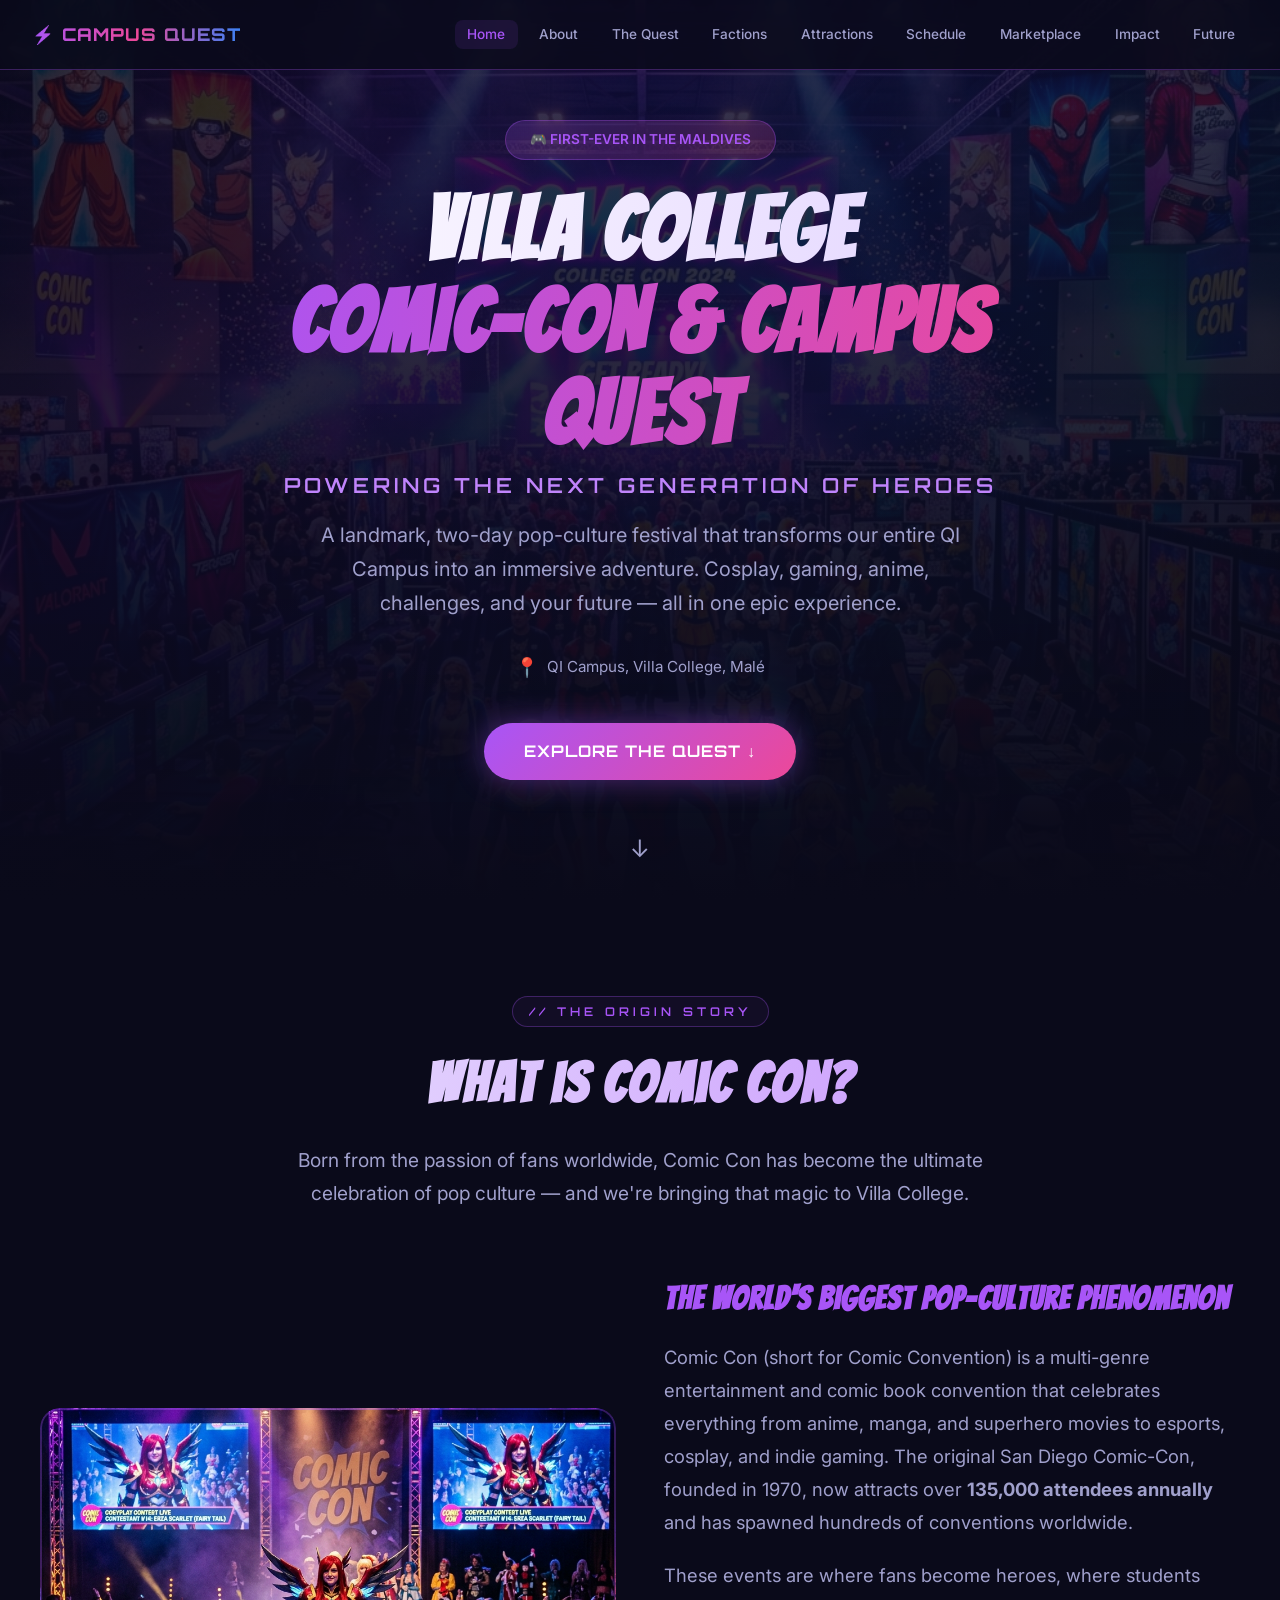
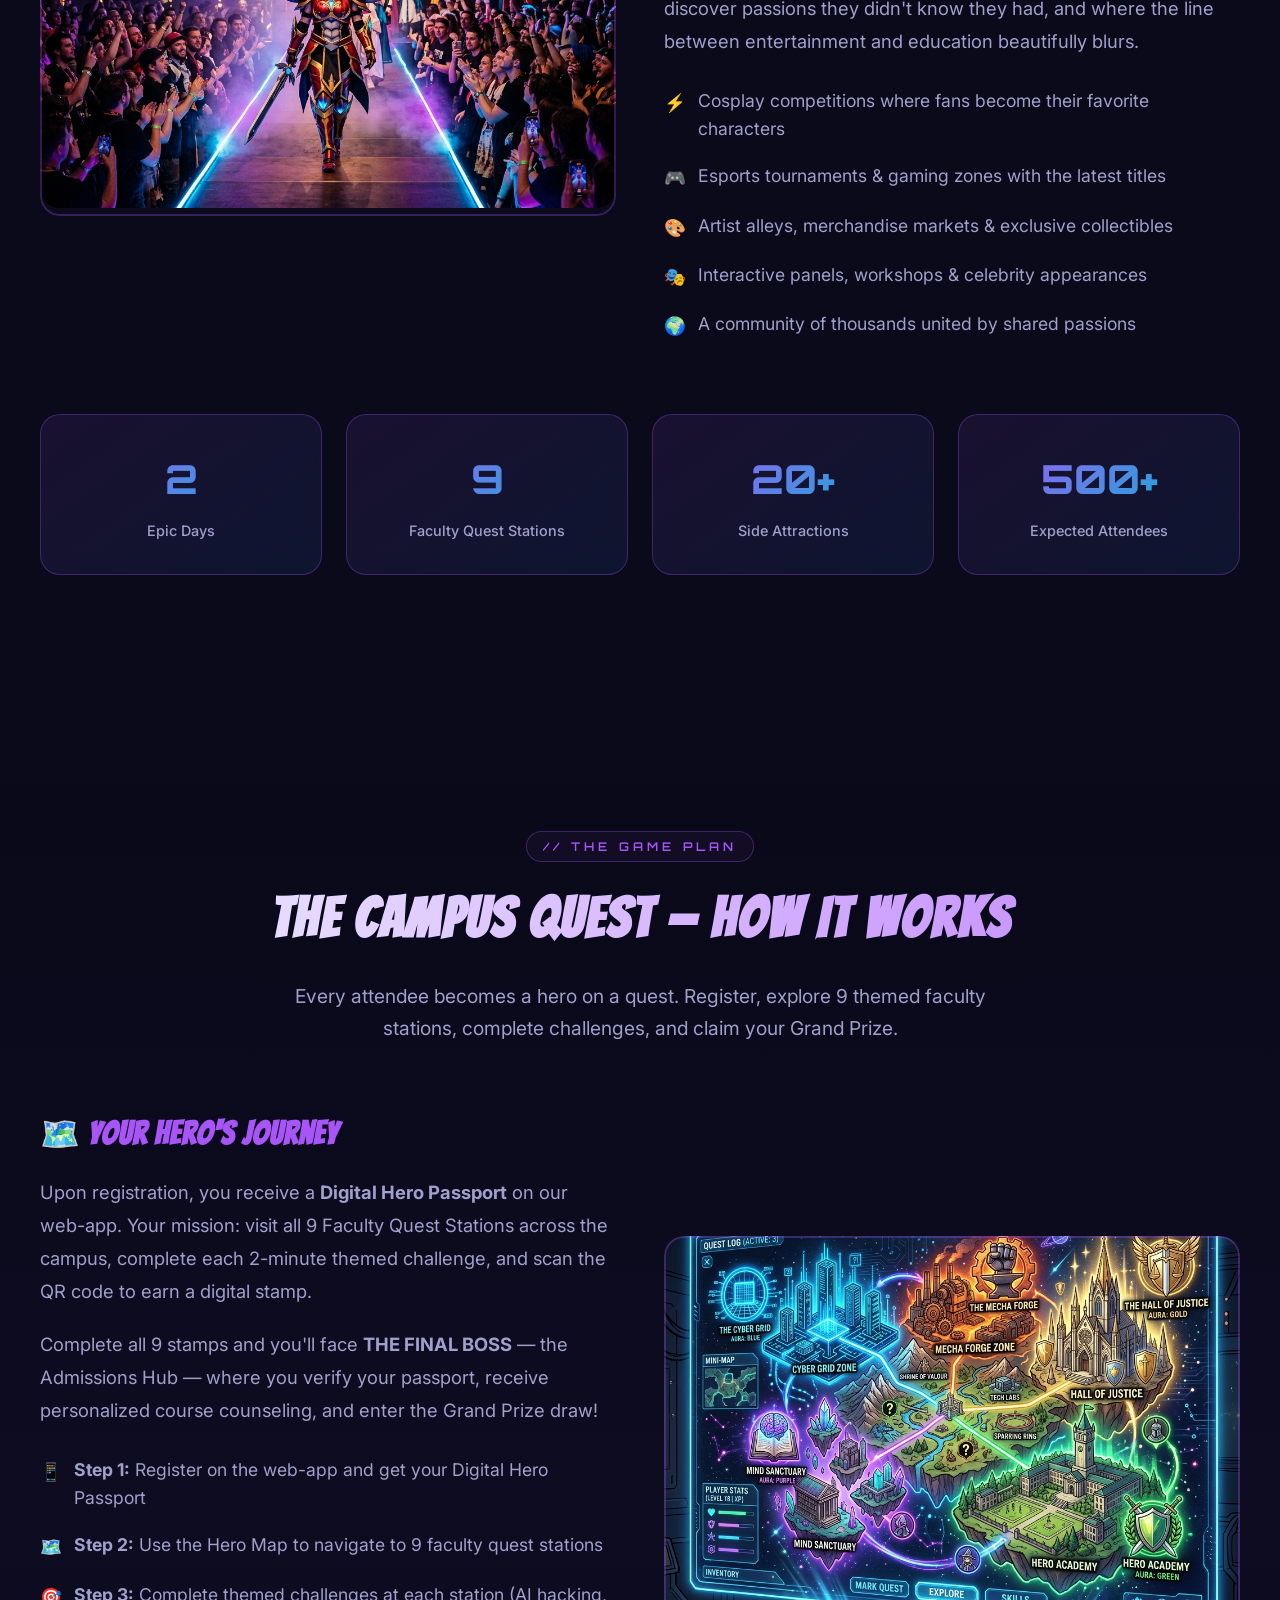
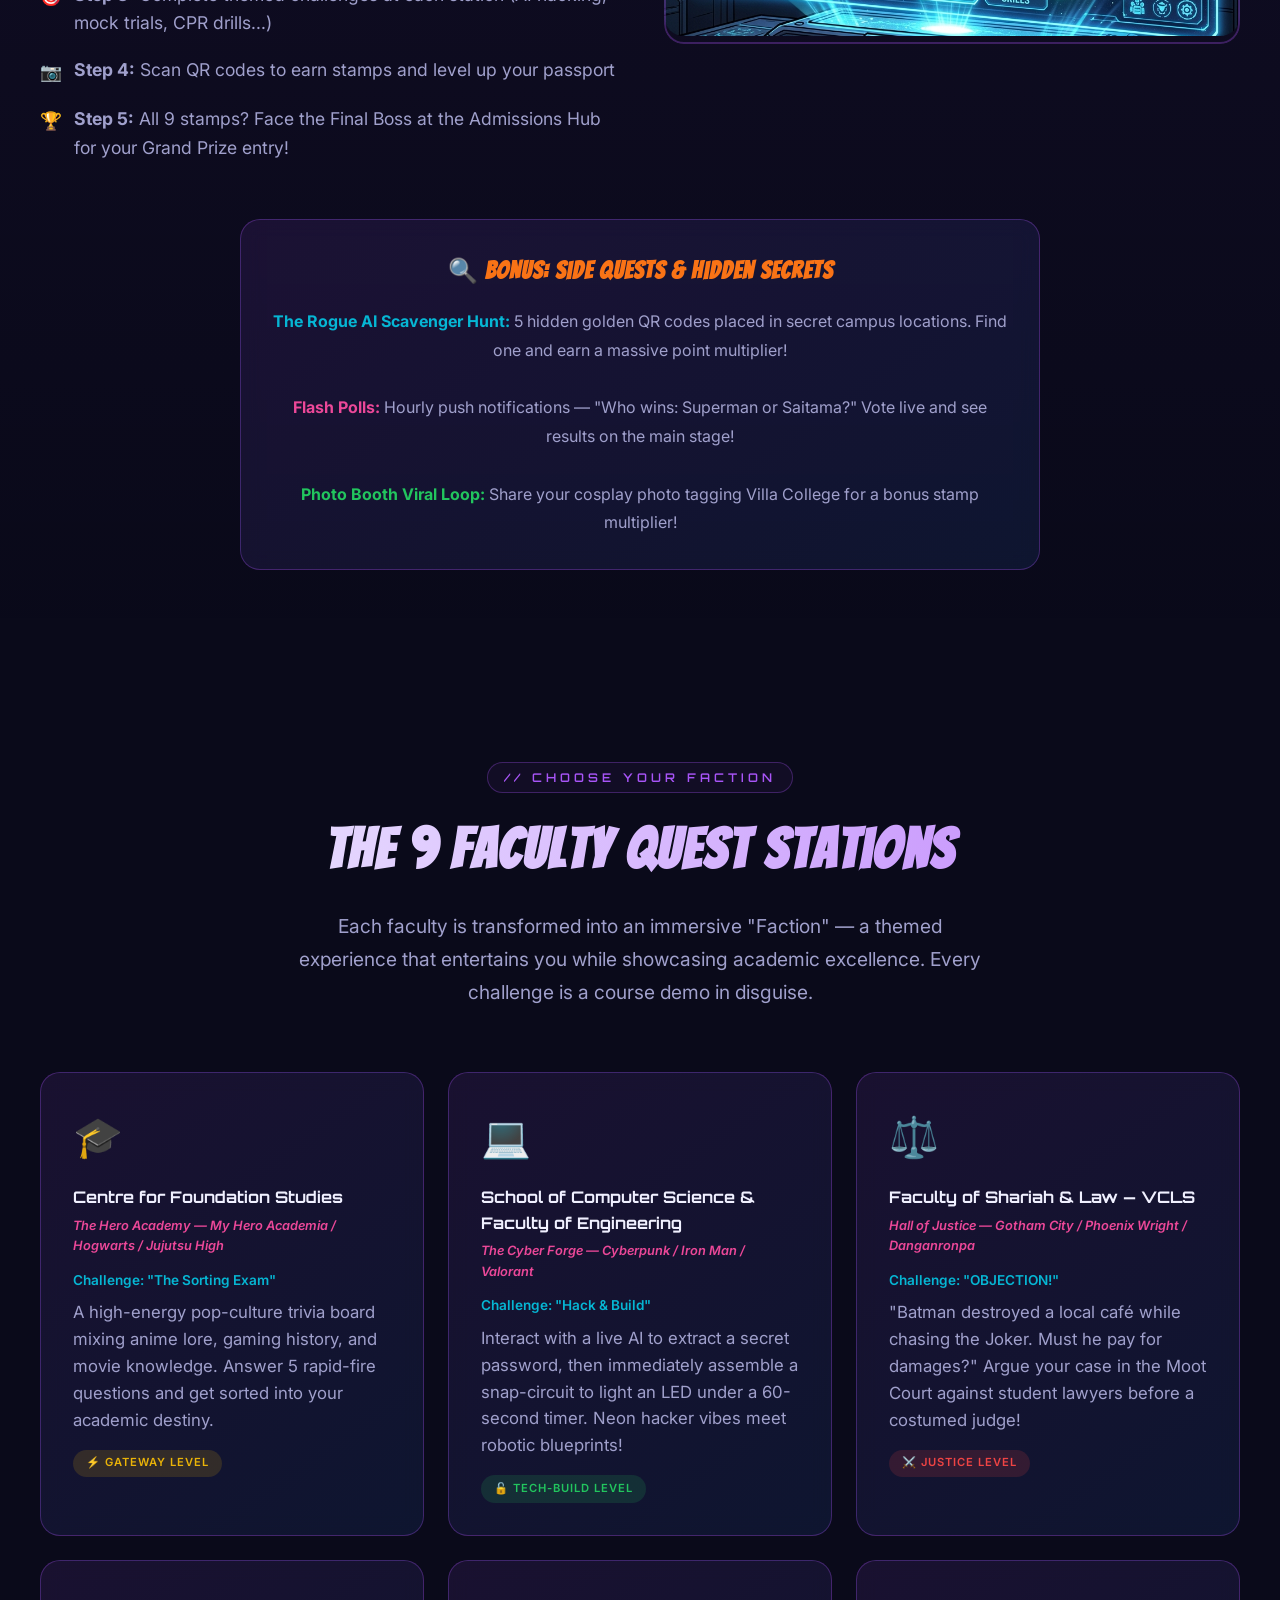
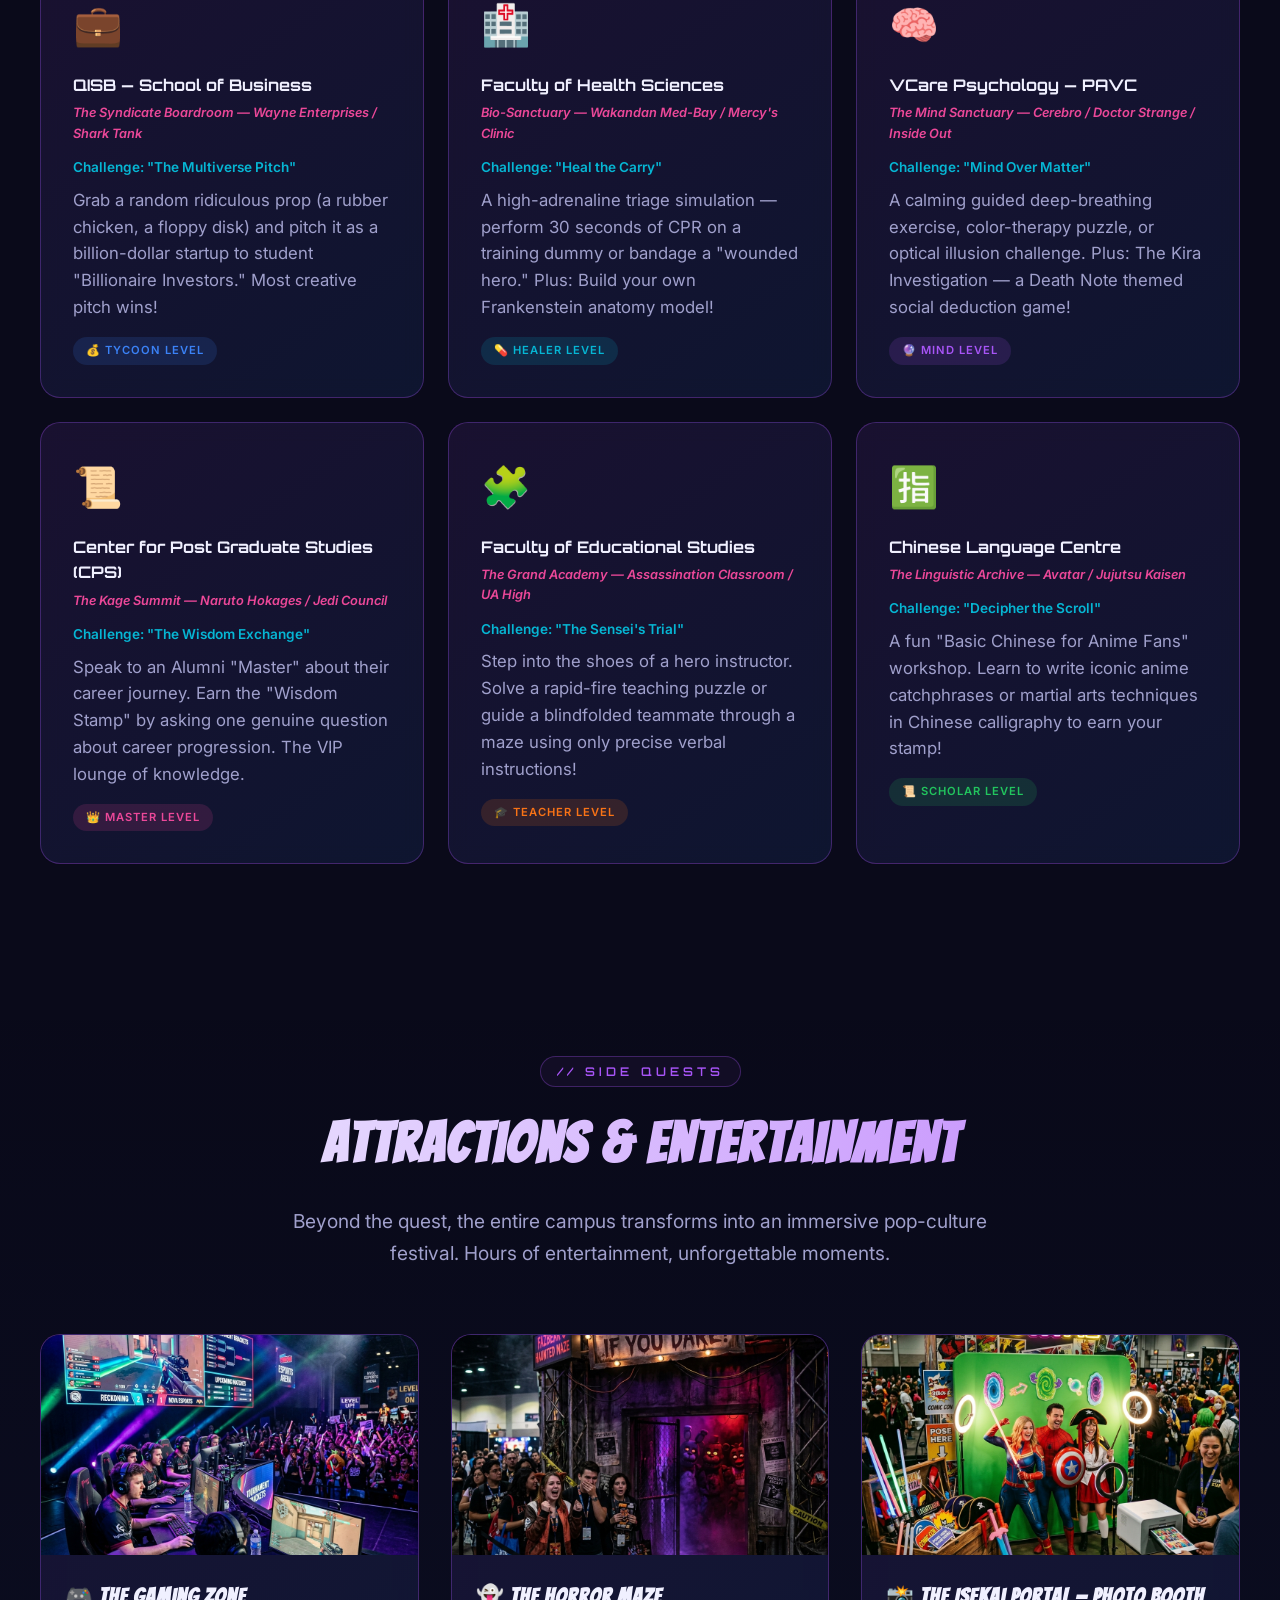
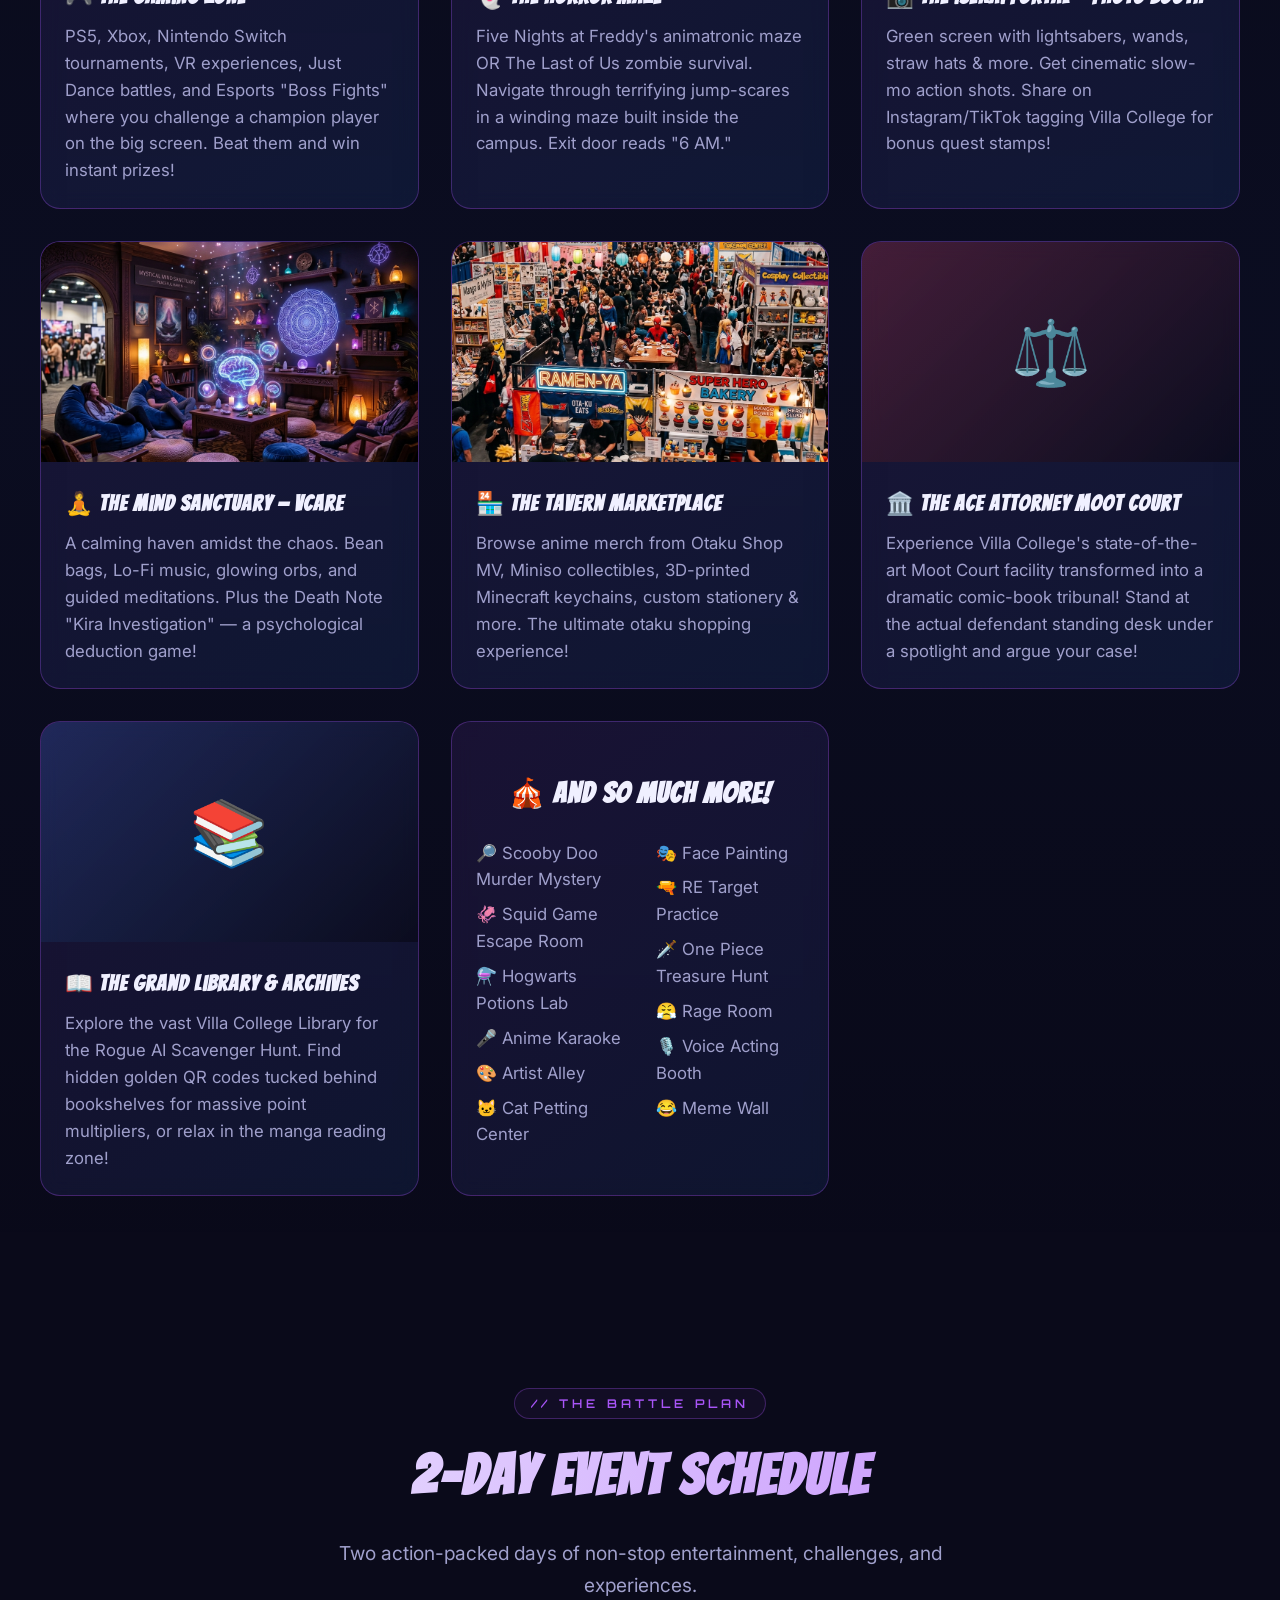
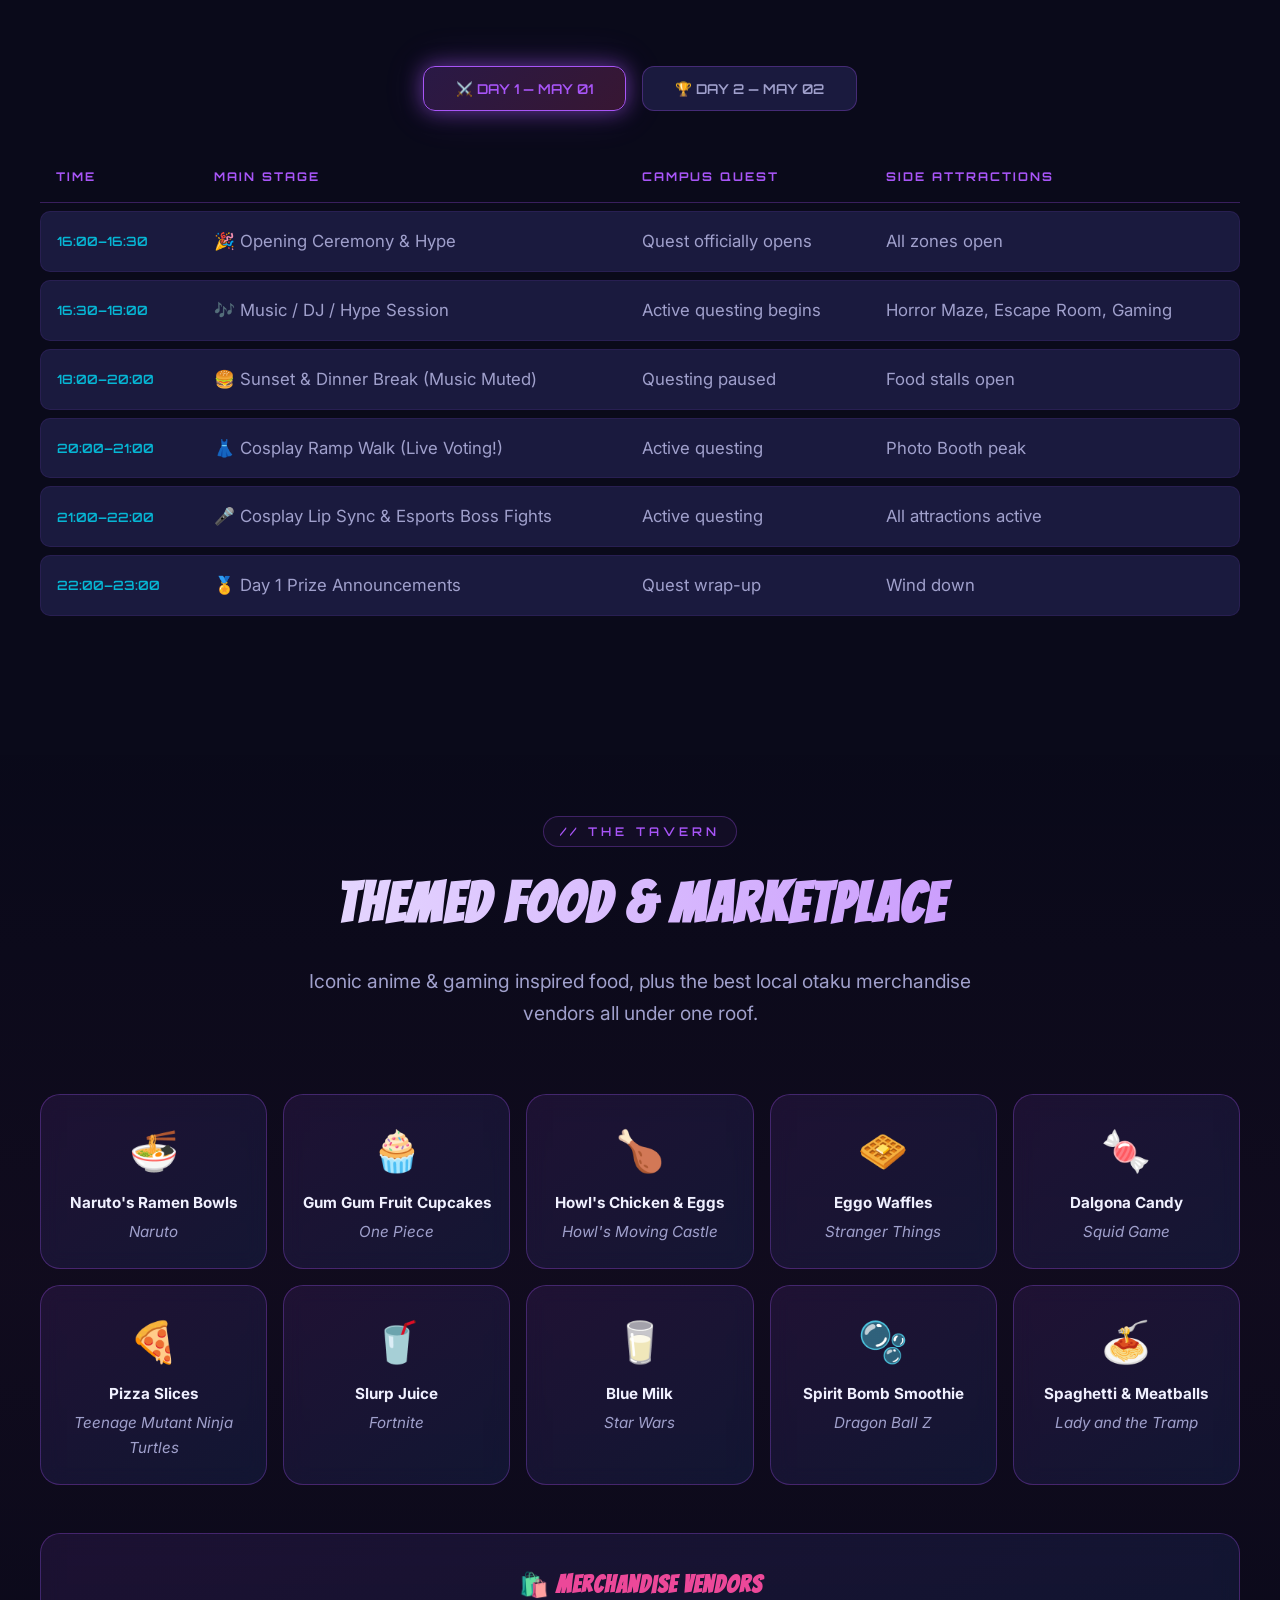
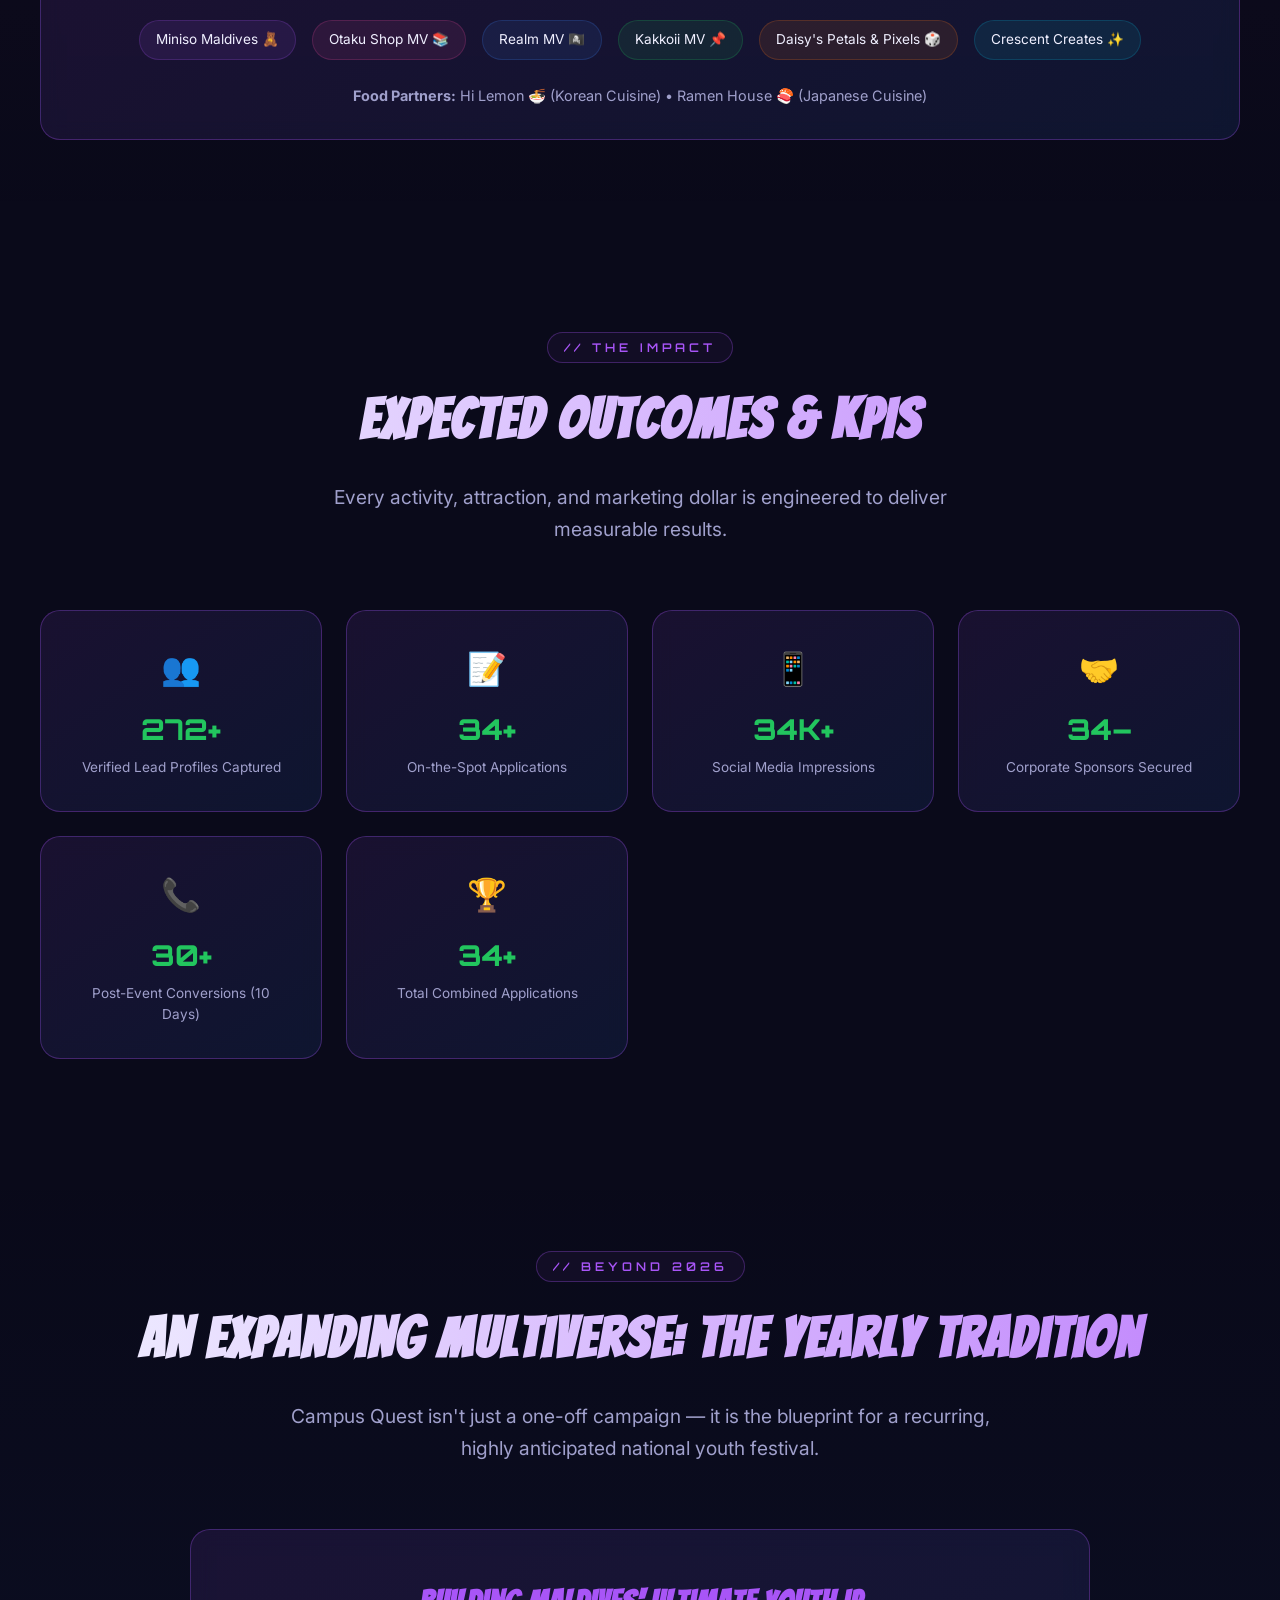
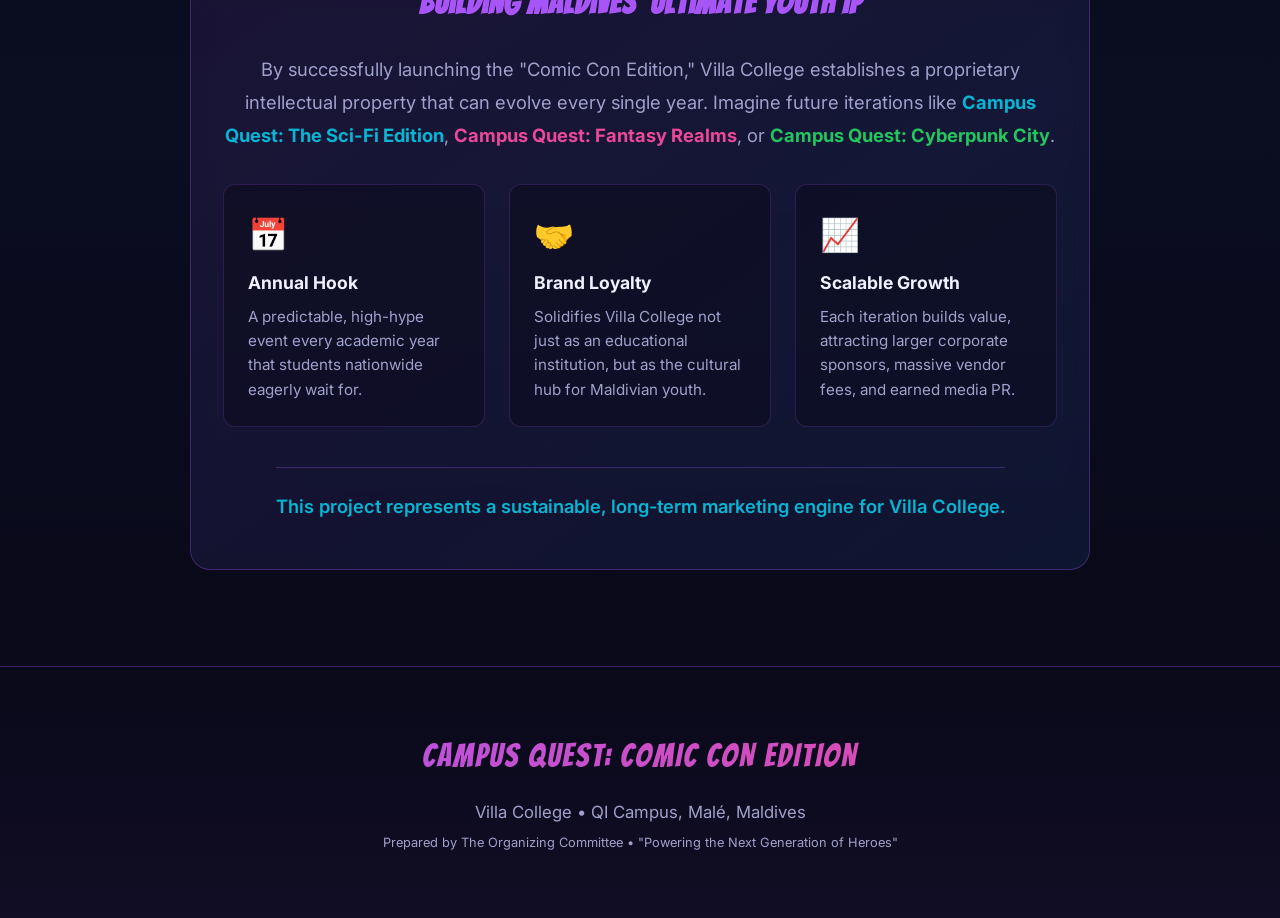
==== commit 61f916e8: "Update schedule times to 4PM - 11PM" ====
--- a/index.html
+++ b/index.html
@@ -345,13 +345,12 @@
                 <table class="schedule-table">
                     <thead><tr><th>Time</th><th>Main Stage</th><th>Campus Quest</th><th>Side Attractions</th></tr></thead>
                     <tbody>
-                        <tr><td>10:00–10:30</td><td>🎉 Opening Ceremony & Hype</td><td>Quest officially opens</td><td>All zones open</td></tr>
-                        <tr><td>10:30–12:00</td><td>🎶 Music / DJ / Hype Session</td><td>Active questing begins</td><td>Horror Maze, Escape Room, Gaming</td></tr>
-                        <tr><td>12:00–13:00</td><td>🍔 Lunch Break (VC Ads)</td><td>Questing continues</td><td>Food stalls peak</td></tr>
-                        <tr><td>13:00–14:00</td><td>👗 Cosplay Ramp Walk (Live Voting!)</td><td>Active questing</td><td>Photo Booth peak</td></tr>
-                        <tr><td>14:00–15:00</td><td>🎤 Cosplay Lip Sync Battle</td><td>Active questing</td><td>All attractions active</td></tr>
-                        <tr><td>15:00–16:00</td><td>🎮 Esports Boss Fights on Big Screen</td><td>Active questing</td><td>Karaoke, Face Paint</td></tr>
-                        <tr><td>16:00–17:00</td><td>🏅 Day 1 Prize Announcements</td><td>Quest wrap-up</td><td>Wind down</td></tr>
+                        <tr><td>16:00–16:30</td><td>🎉 Opening Ceremony & Hype</td><td>Quest officially opens</td><td>All zones open</td></tr>
+                        <tr><td>16:30–18:00</td><td>🎶 Music / DJ / Hype Session</td><td>Active questing begins</td><td>Horror Maze, Escape Room, Gaming</td></tr>
+                        <tr><td>18:00–20:00</td><td>🍔 Sunset & Dinner Break (Music Muted)</td><td>Questing paused</td><td>Food stalls open</td></tr>
+                        <tr><td>20:00–21:00</td><td>👗 Cosplay Ramp Walk (Live Voting!)</td><td>Active questing</td><td>Photo Booth peak</td></tr>
+                        <tr><td>21:00–22:00</td><td>🎤 Cosplay Lip Sync & Esports Boss Fights</td><td>Active questing</td><td>All attractions active</td></tr>
+                        <tr><td>22:00–23:00</td><td>🏅 Day 1 Prize Announcements</td><td>Quest wrap-up</td><td>Wind down</td></tr>
                     </tbody>
                 </table>
             </div>
@@ -360,13 +359,12 @@
                 <table class="schedule-table">
                     <thead><tr><th>Time</th><th>Main Stage</th><th>Campus Quest</th><th>Side Attractions</th></tr></thead>
                     <tbody>
-                        <tr><td>10:00–10:30</td><td>🚀 Day 2 Launch & Recap</td><td>Quest reopens</td><td>All zones reopen</td></tr>
-                        <tr><td>10:30–12:00</td><td>🎵 "Name That Tune" Anime Edition</td><td>Active questing</td><td>All attractions active</td></tr>
-                        <tr><td>12:00–13:00</td><td>📹 Day 1 Highlight Reel</td><td>Questing continues</td><td>Food & Merch browsing</td></tr>
-                        <tr><td>13:00–14:00</td><td>🎸 Live Band "The Bards" Session</td><td>Active questing</td><td>Photo Booth, Mafia Game</td></tr>
-                        <tr><td>14:00–15:00</td><td>🎮 Esports Grand Finals</td><td>Final quest rush</td><td>Last chance for stamps</td></tr>
-                        <tr><td>15:00–15:30</td><td>🏆 GRAND PRIZE DRAW!</td><td>Admissions Hub final push</td><td>Winding down</td></tr>
-                        <tr><td>15:30–16:00</td><td>🎓 Closing Ceremony & May Intake CTA</td><td>Quest closes</td><td>Teardown begins</td></tr>
+                        <tr><td>16:00–16:30</td><td>🚀 Day 2 Launch & Recap</td><td>Quest reopens</td><td>All zones reopen</td></tr>
+                        <tr><td>16:30–18:00</td><td>🎵 "Name That Tune" Anime Edition</td><td>Active questing</td><td>All attractions active</td></tr>
+                        <tr><td>18:00–20:00</td><td>🍔 Sunset & Dinner Break (Music Muted)</td><td>Questing paused</td><td>Food stalls open</td></tr>
+                        <tr><td>20:00–21:30</td><td>🎸 Live Band & Esports Grand Finals</td><td>Active questing</td><td>Photo Booth, Mafia Game</td></tr>
+                        <tr><td>21:30–22:30</td><td>🏆 GRAND PRIZE DRAW!</td><td>Admissions Hub final push</td><td>Last chance for stamps</td></tr>
+                        <tr><td>22:30–23:00</td><td>🎓 Closing Ceremony & May Intake CTA</td><td>Quest closes</td><td>Teardown begins</td></tr>
                     </tbody>
                 </table>
             </div>
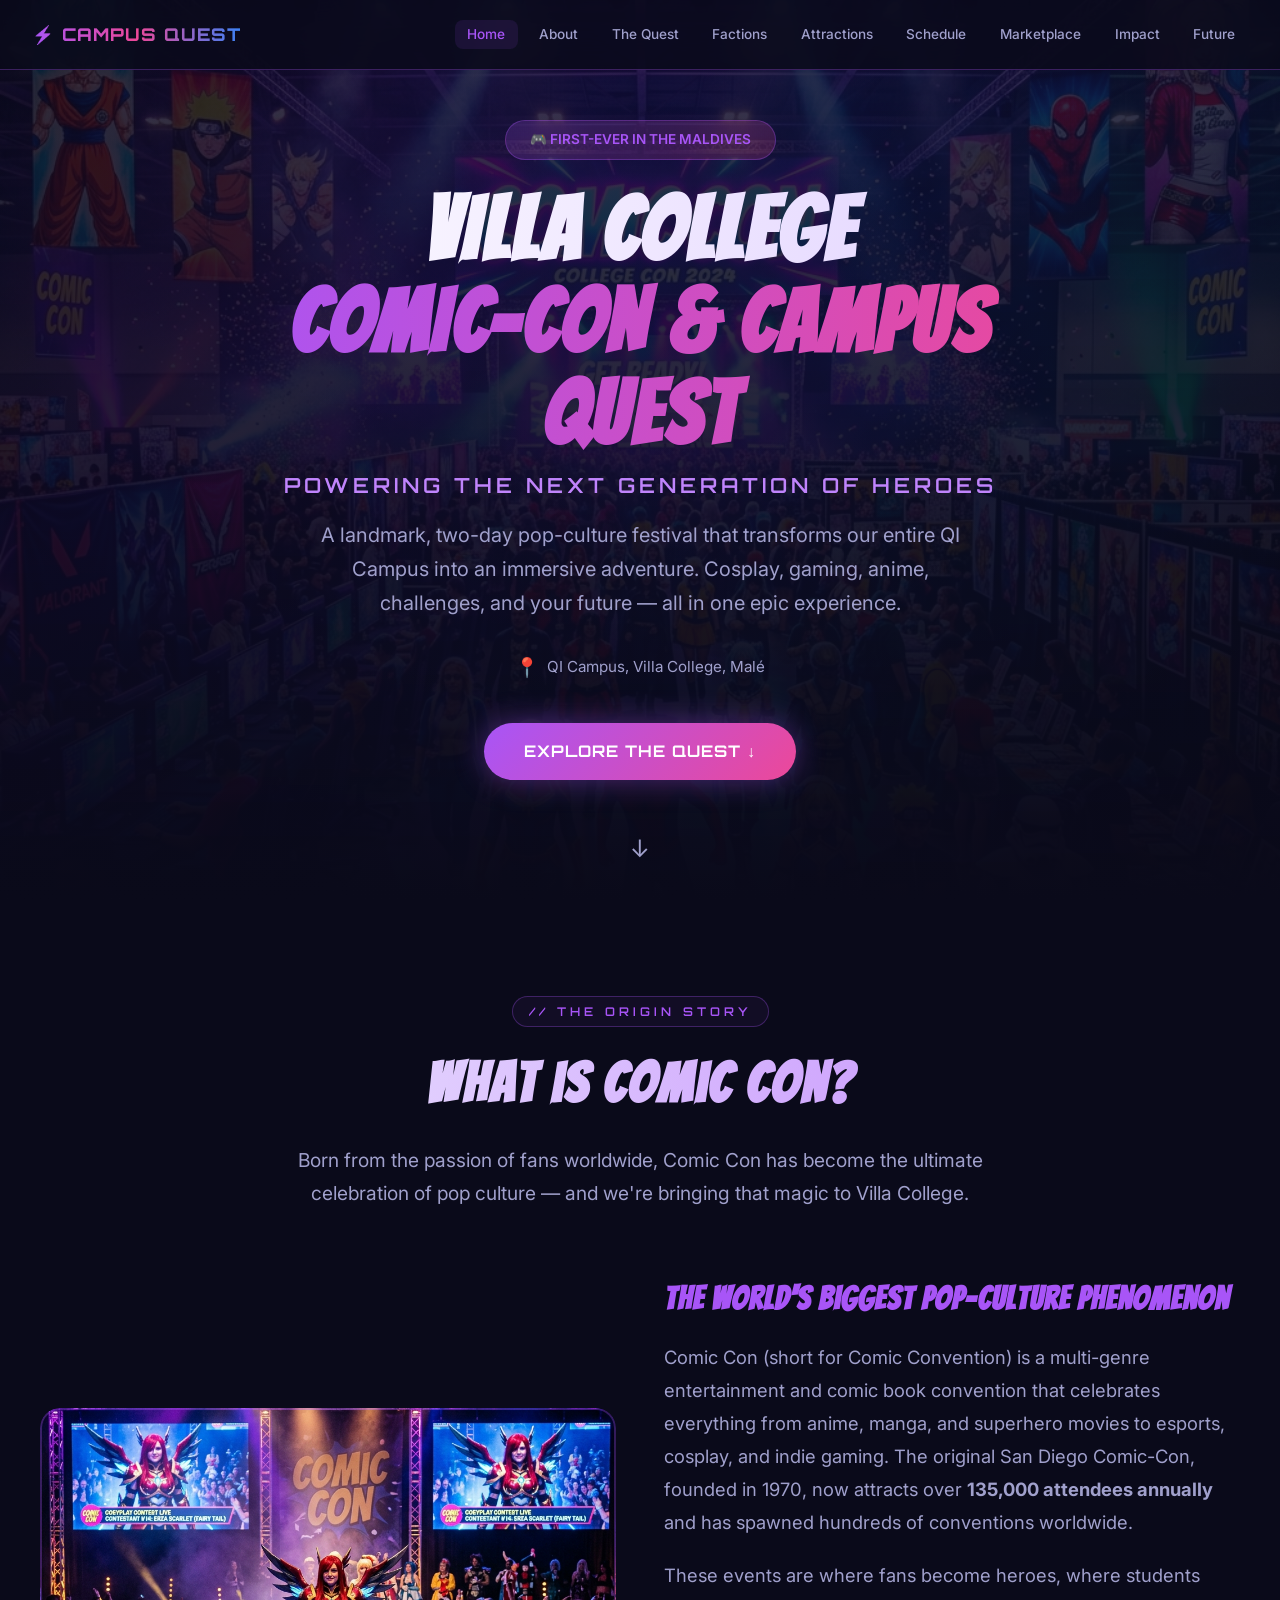
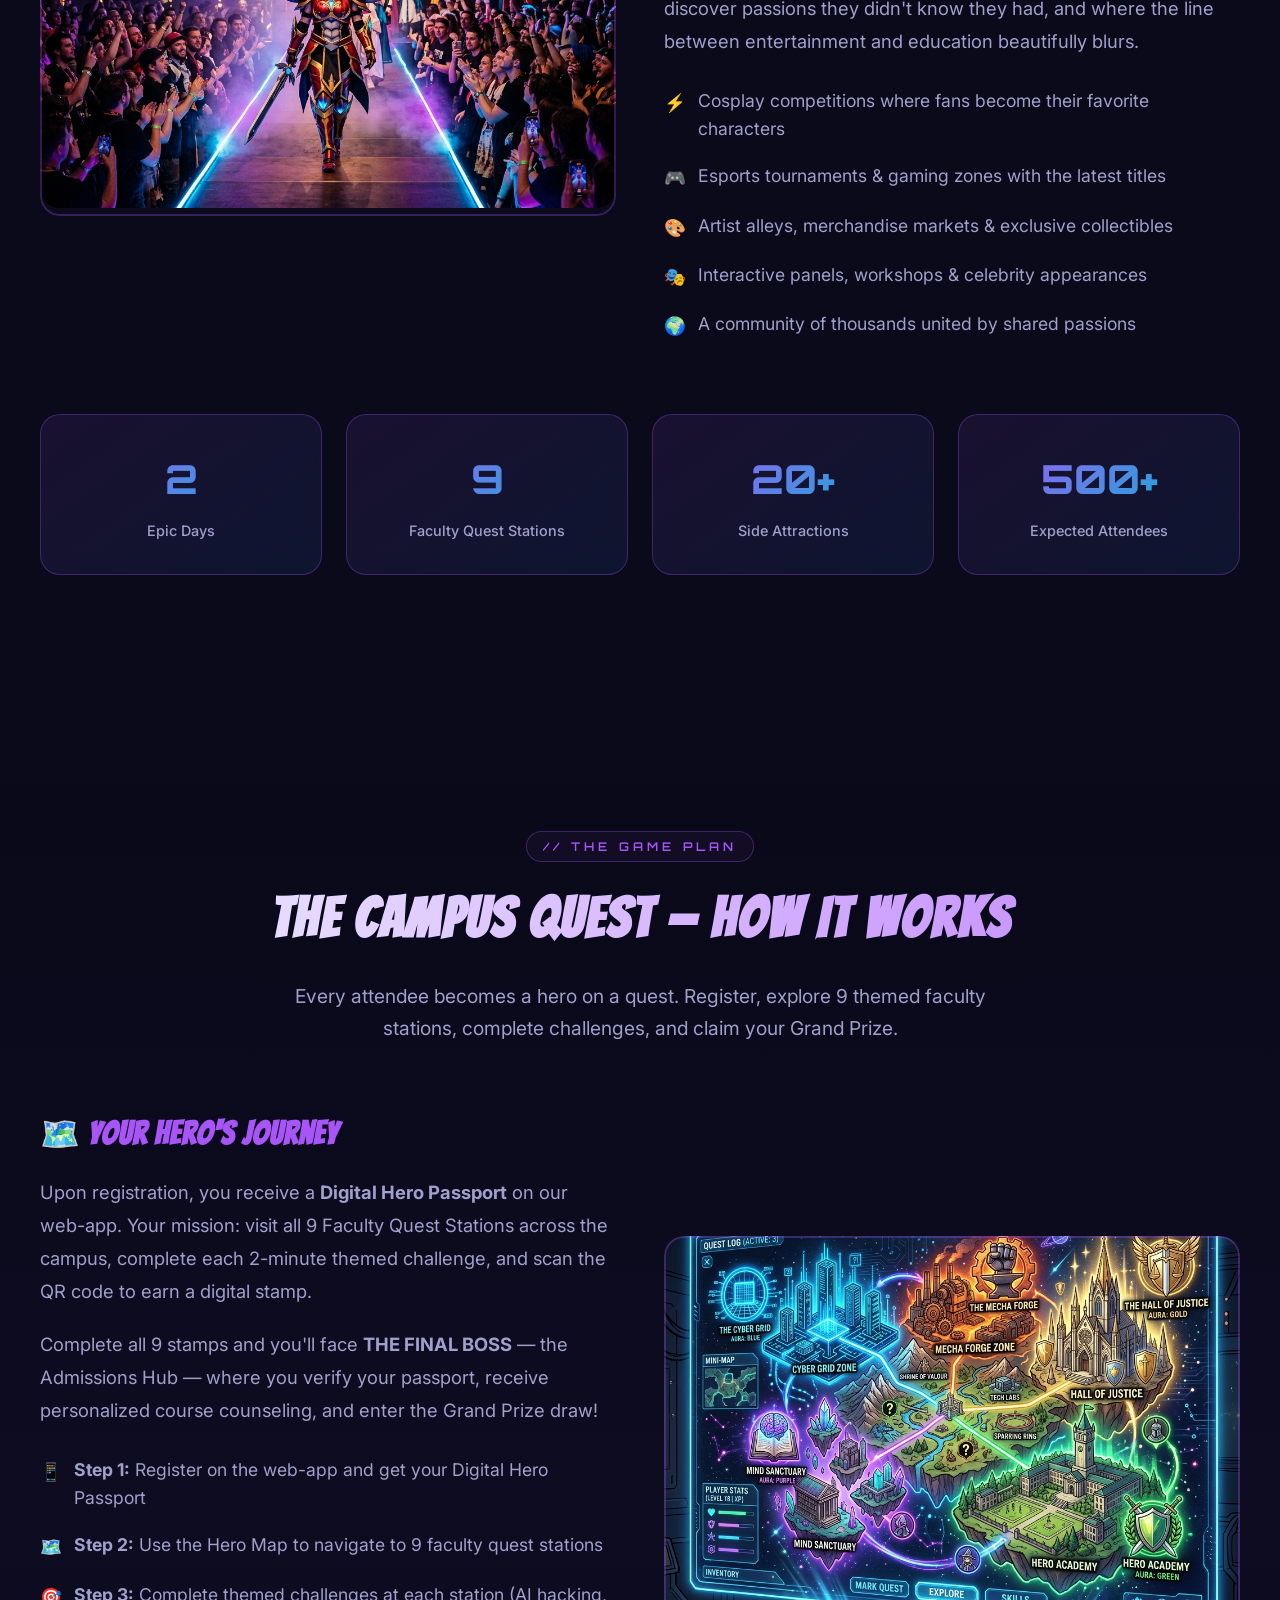
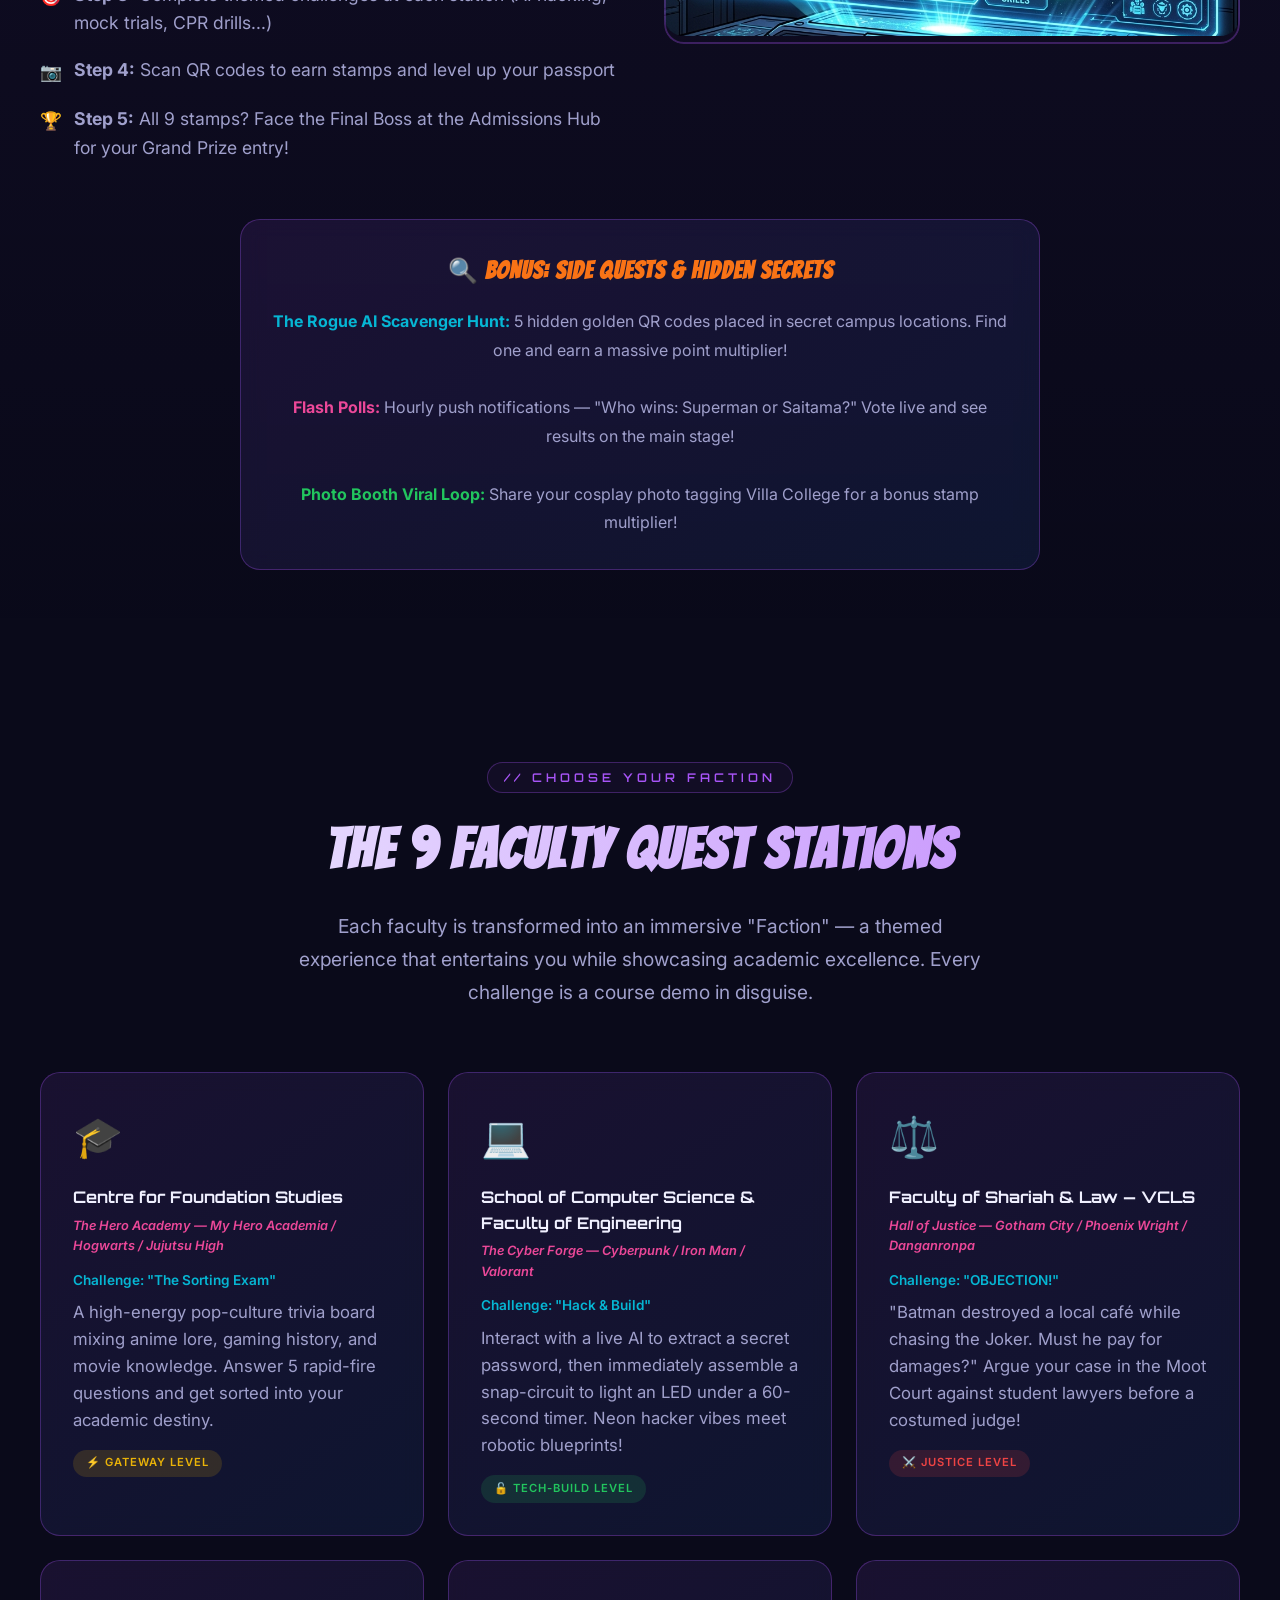
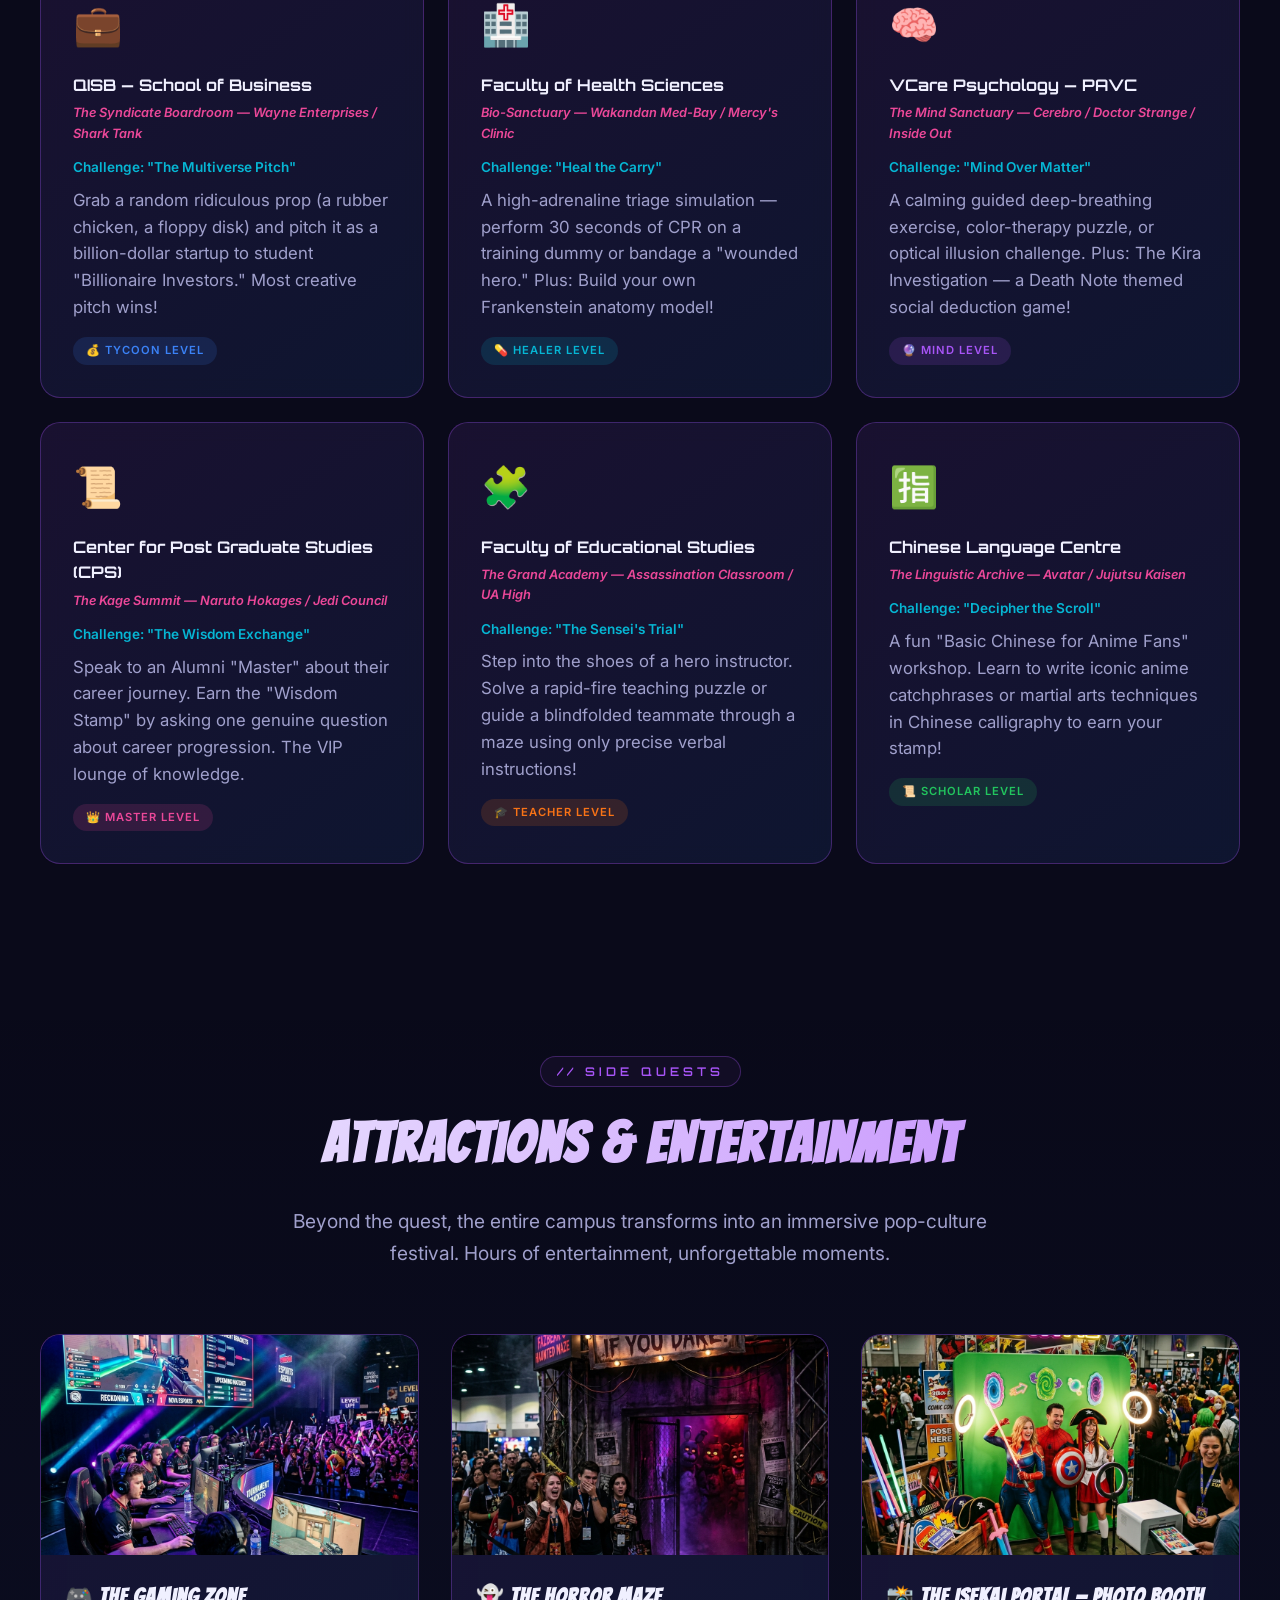
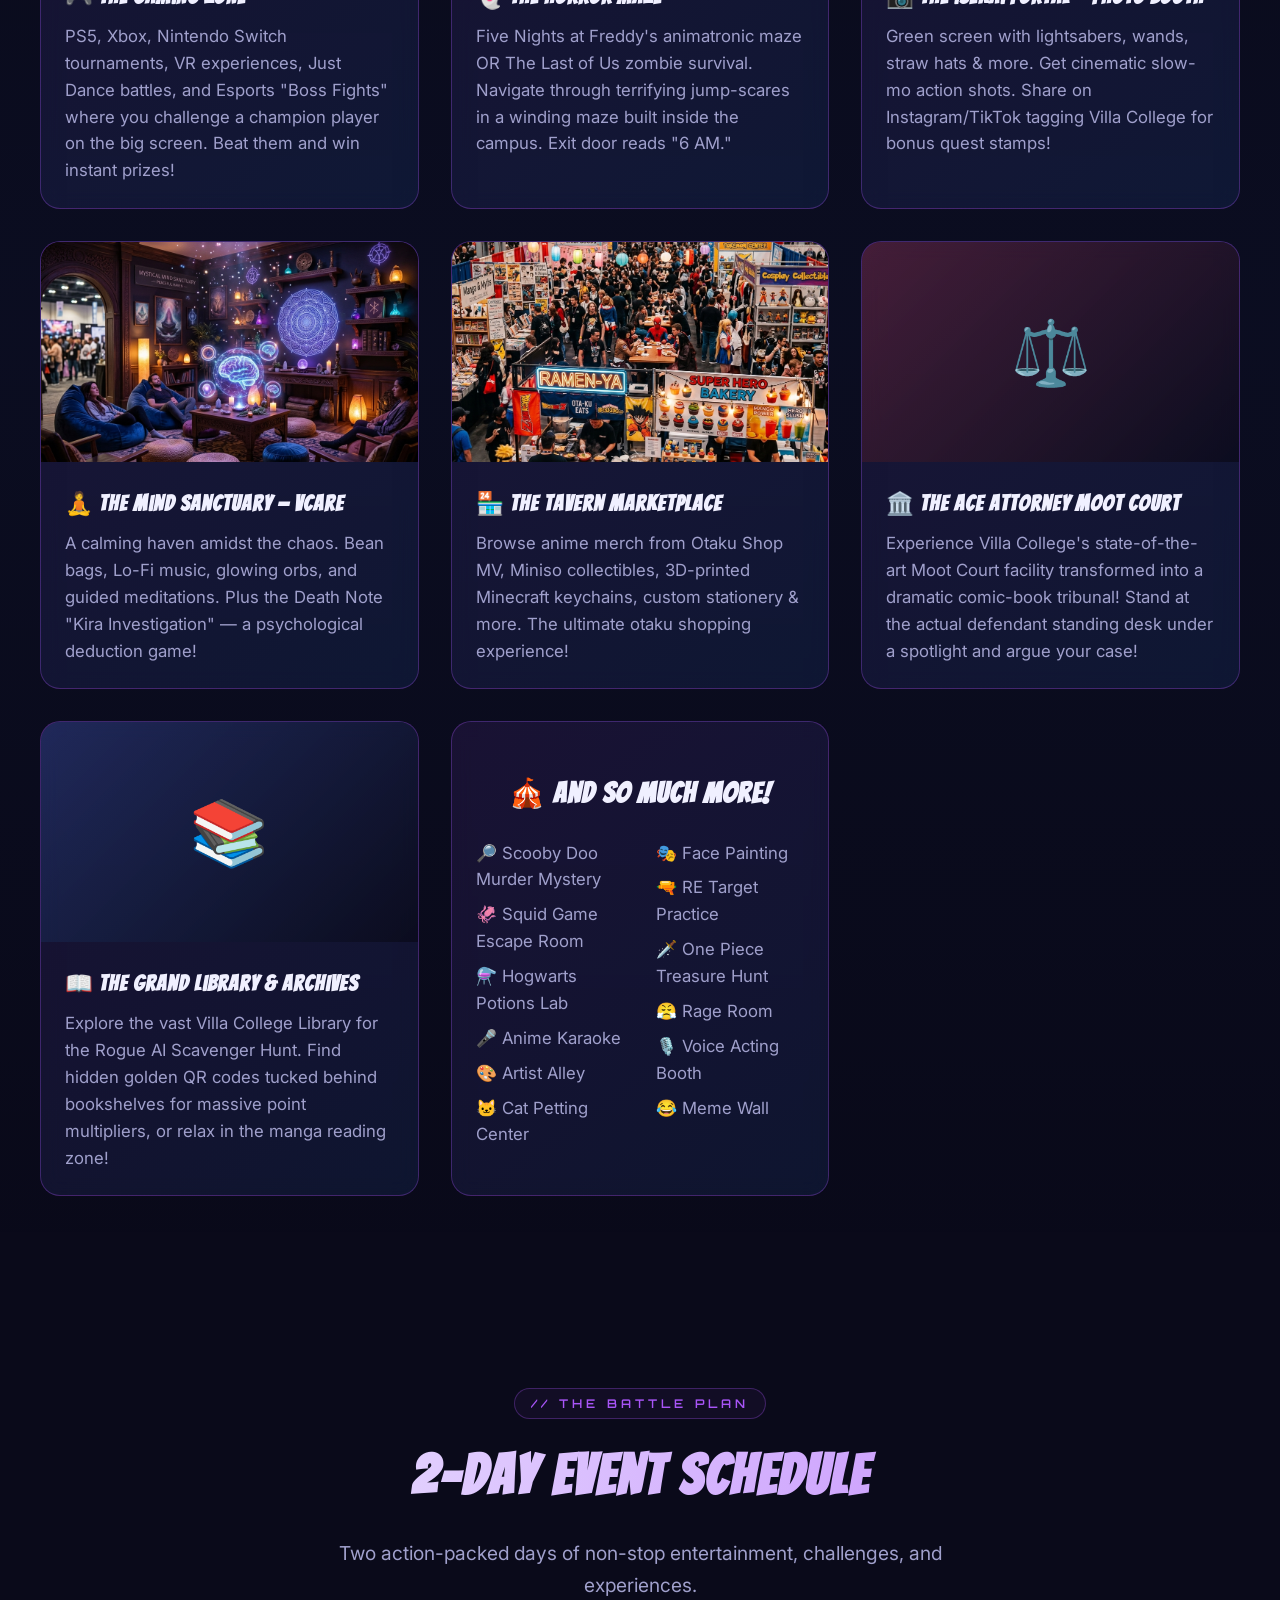
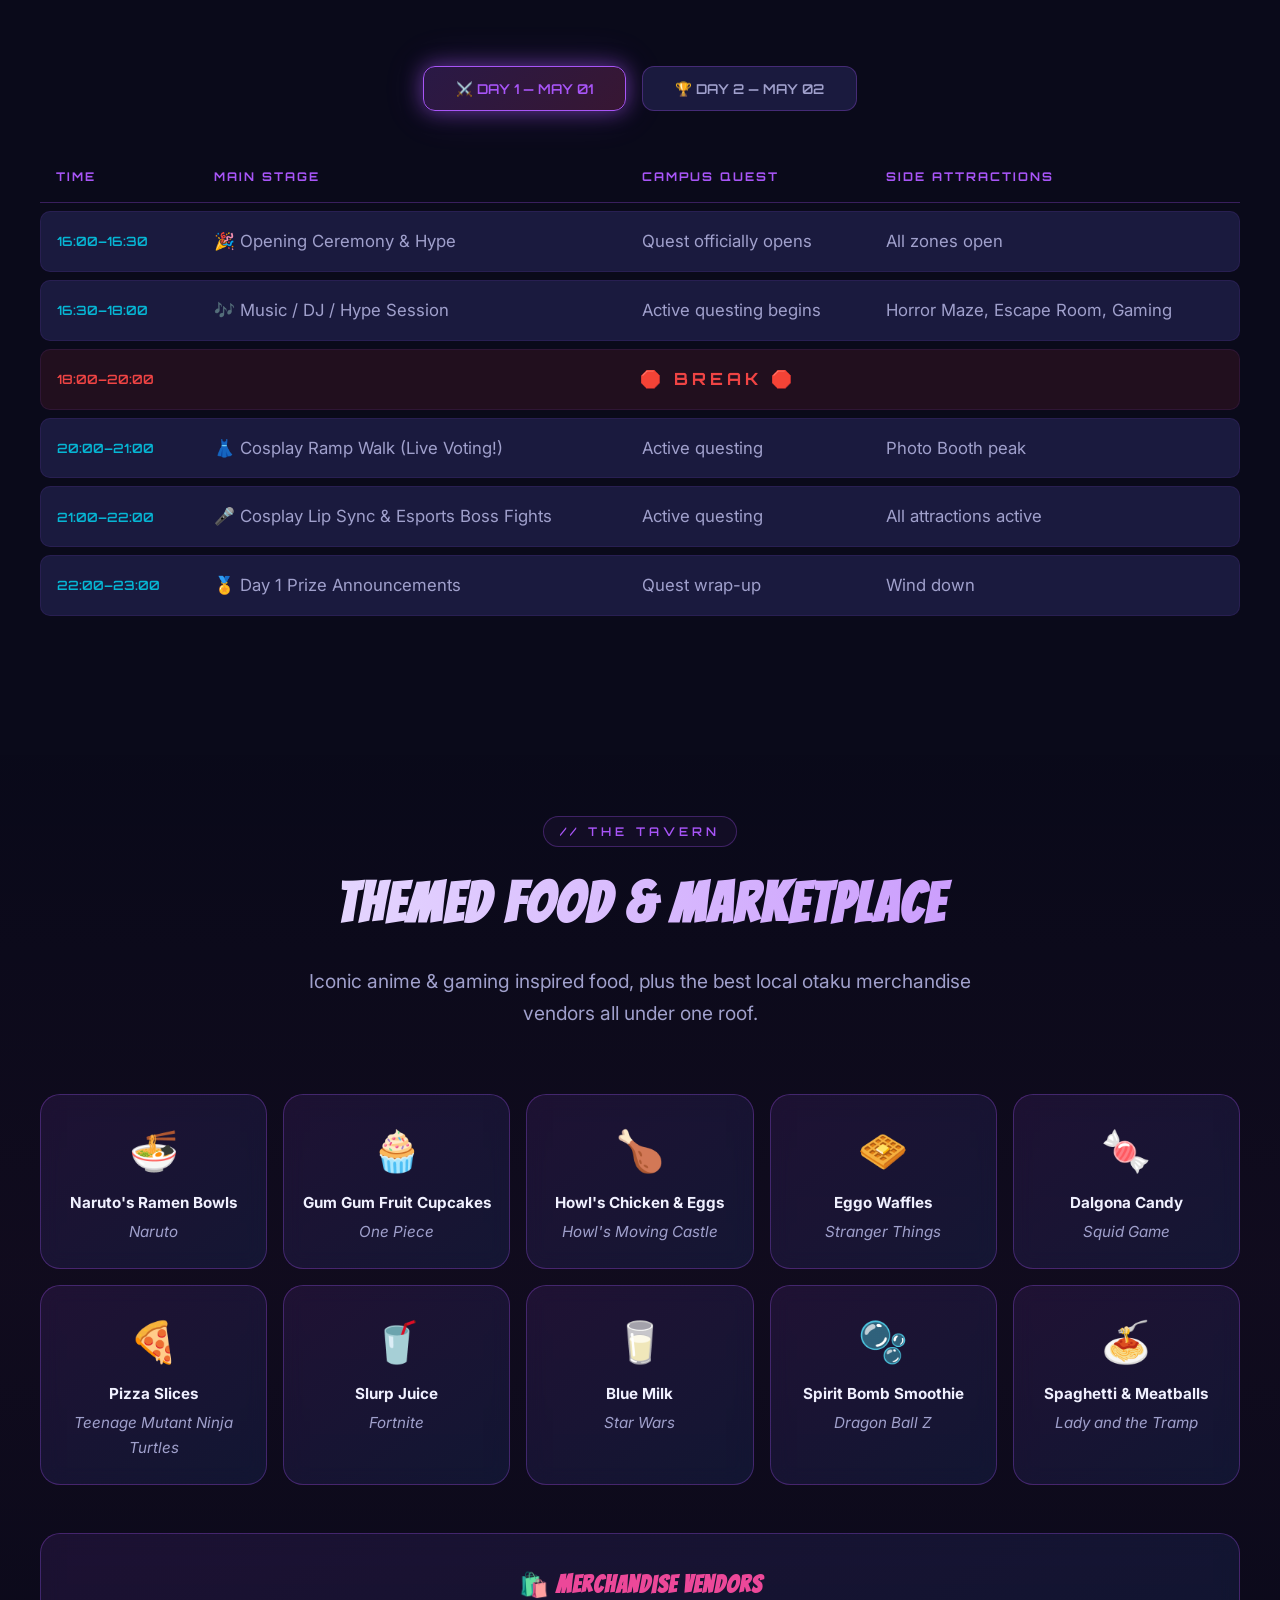
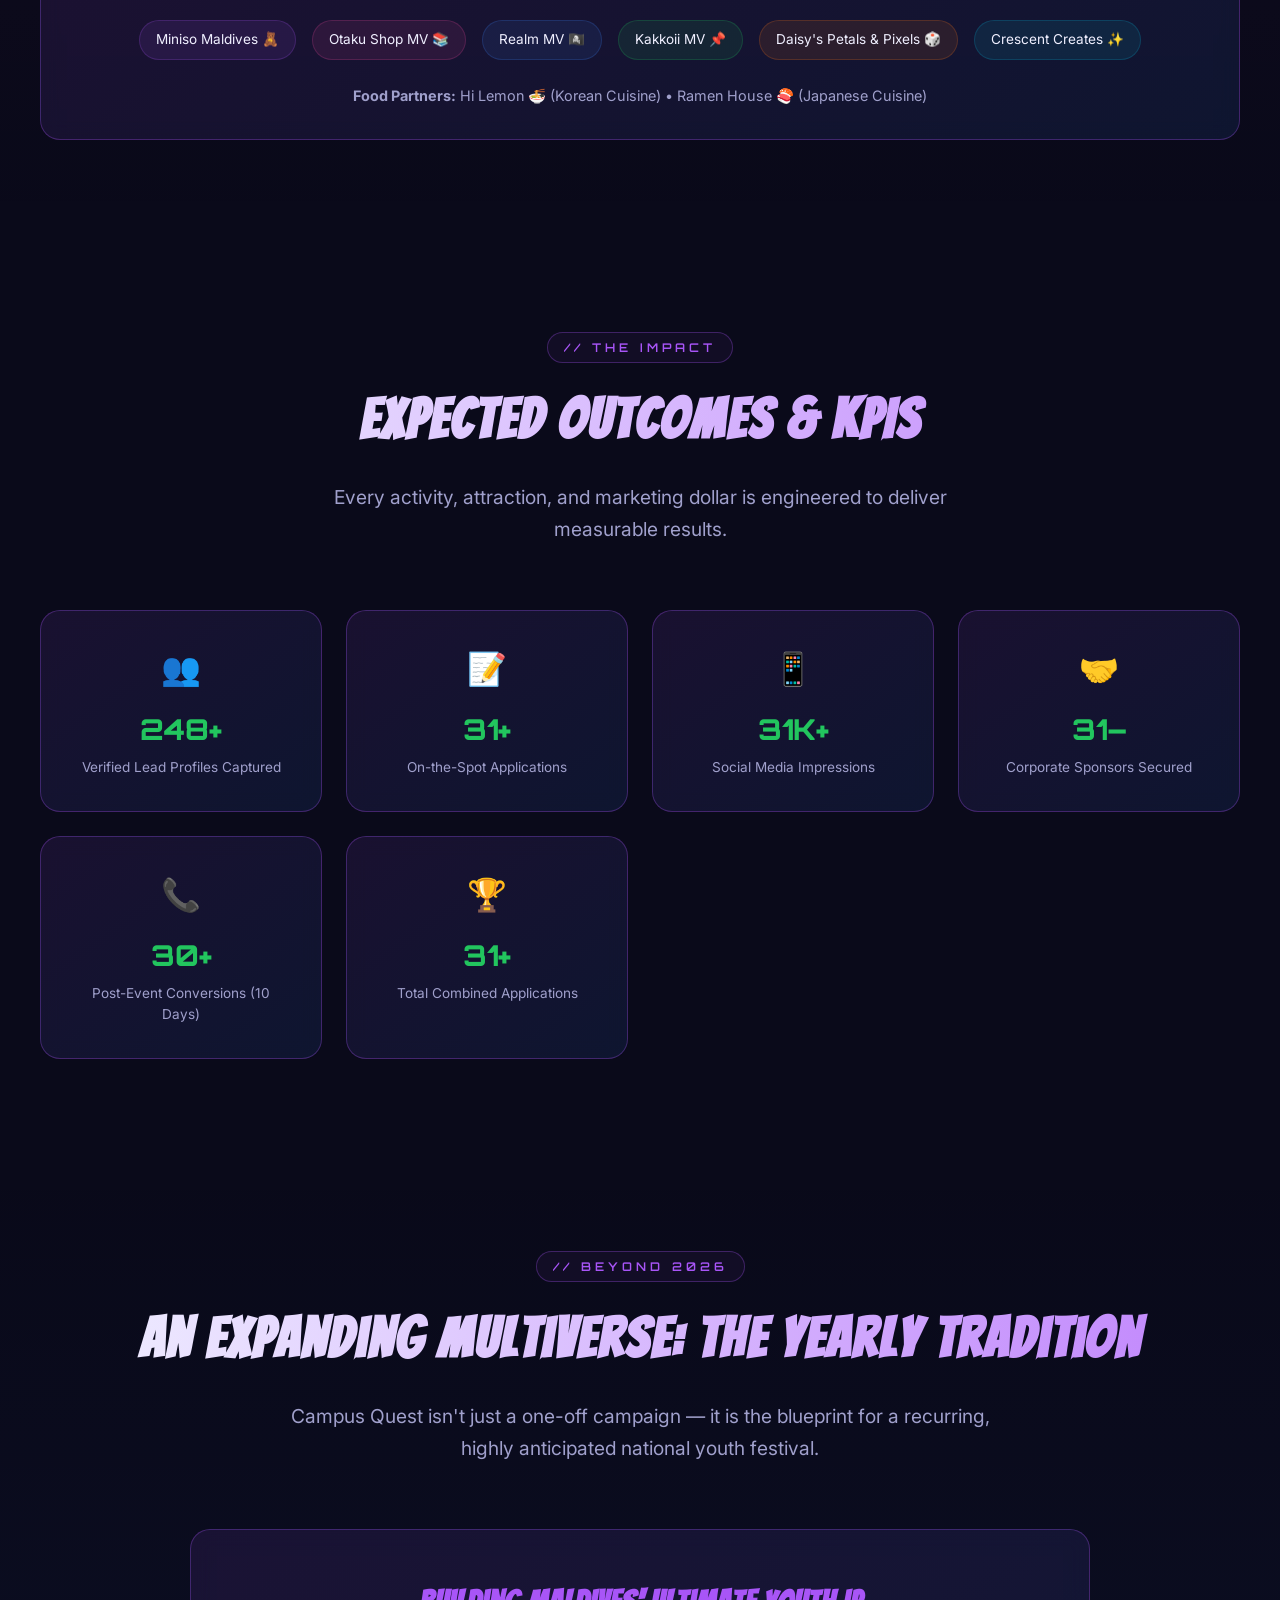
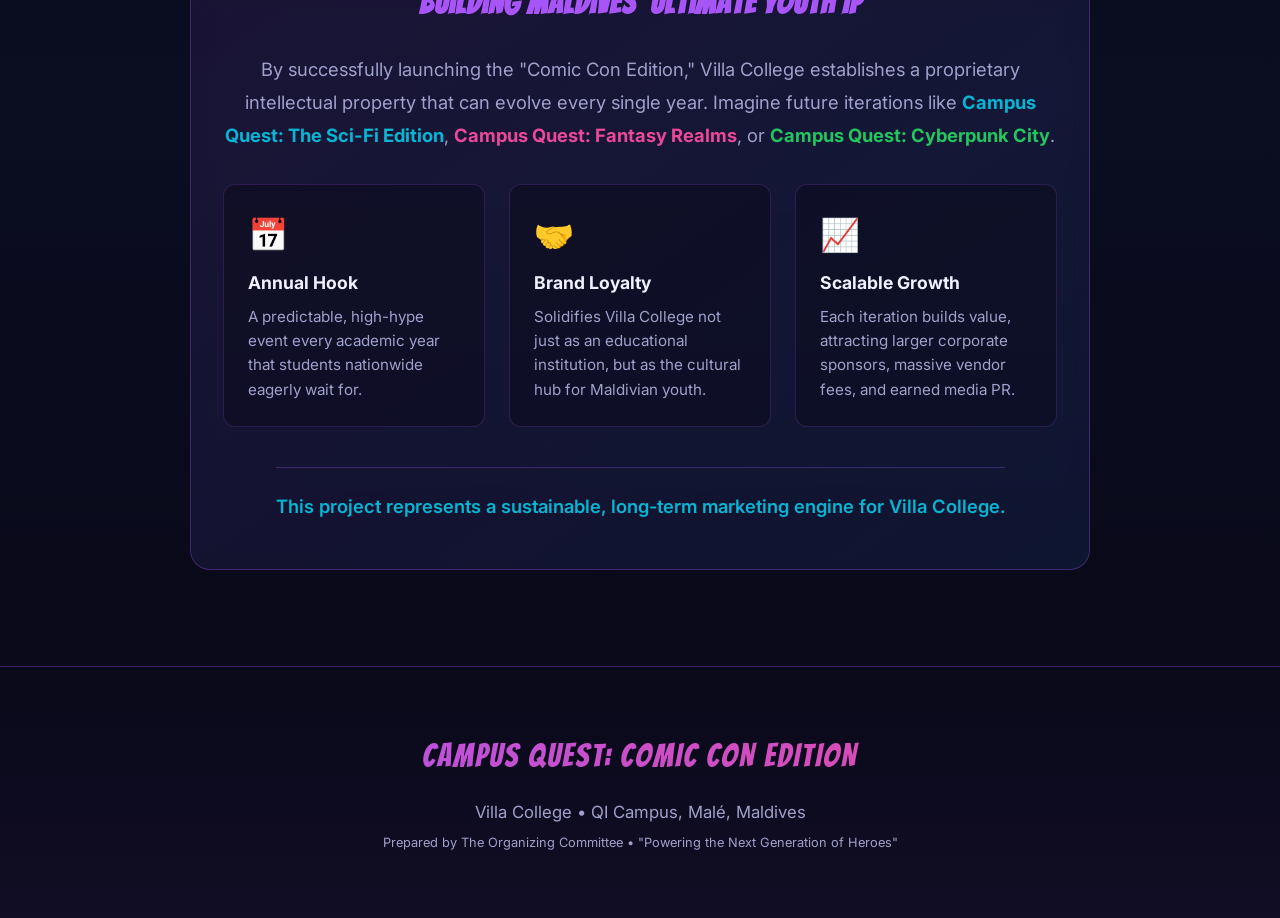
==== commit c320d26d: "Update break row styling to be red and simple" ====
--- a/index.html
+++ b/index.html
@@ -347,7 +347,7 @@
                     <tbody>
                         <tr><td>16:00–16:30</td><td>🎉 Opening Ceremony & Hype</td><td>Quest officially opens</td><td>All zones open</td></tr>
                         <tr><td>16:30–18:00</td><td>🎶 Music / DJ / Hype Session</td><td>Active questing begins</td><td>Horror Maze, Escape Room, Gaming</td></tr>
-                        <tr><td>18:00–20:00</td><td>🍔 Sunset & Dinner Break (Music Muted)</td><td>Questing paused</td><td>Food stalls open</td></tr>
+                        <tr style="background: rgba(239, 68, 68, 0.1); border-left: 2px solid #ef4444;"><td style="color: #ef4444;">18:00–20:00</td><td colspan="3" style="color: #ef4444; font-weight: 700; text-align: center; letter-spacing: 4px; font-family: 'Orbitron', sans-serif;">🛑 BREAK 🛑</td></tr>
                         <tr><td>20:00–21:00</td><td>👗 Cosplay Ramp Walk (Live Voting!)</td><td>Active questing</td><td>Photo Booth peak</td></tr>
                         <tr><td>21:00–22:00</td><td>🎤 Cosplay Lip Sync & Esports Boss Fights</td><td>Active questing</td><td>All attractions active</td></tr>
                         <tr><td>22:00–23:00</td><td>🏅 Day 1 Prize Announcements</td><td>Quest wrap-up</td><td>Wind down</td></tr>
@@ -361,7 +361,7 @@
                     <tbody>
                         <tr><td>16:00–16:30</td><td>🚀 Day 2 Launch & Recap</td><td>Quest reopens</td><td>All zones reopen</td></tr>
                         <tr><td>16:30–18:00</td><td>🎵 "Name That Tune" Anime Edition</td><td>Active questing</td><td>All attractions active</td></tr>
-                        <tr><td>18:00–20:00</td><td>🍔 Sunset & Dinner Break (Music Muted)</td><td>Questing paused</td><td>Food stalls open</td></tr>
+                        <tr style="background: rgba(239, 68, 68, 0.1); border-left: 2px solid #ef4444;"><td style="color: #ef4444;">18:00–20:00</td><td colspan="3" style="color: #ef4444; font-weight: 700; text-align: center; letter-spacing: 4px; font-family: 'Orbitron', sans-serif;">🛑 BREAK 🛑</td></tr>
                         <tr><td>20:00–21:30</td><td>🎸 Live Band & Esports Grand Finals</td><td>Active questing</td><td>Photo Booth, Mafia Game</td></tr>
                         <tr><td>21:30–22:30</td><td>🏆 GRAND PRIZE DRAW!</td><td>Admissions Hub final push</td><td>Last chance for stamps</td></tr>
                         <tr><td>22:30–23:00</td><td>🎓 Closing Ceremony & May Intake CTA</td><td>Quest closes</td><td>Teardown begins</td></tr>
